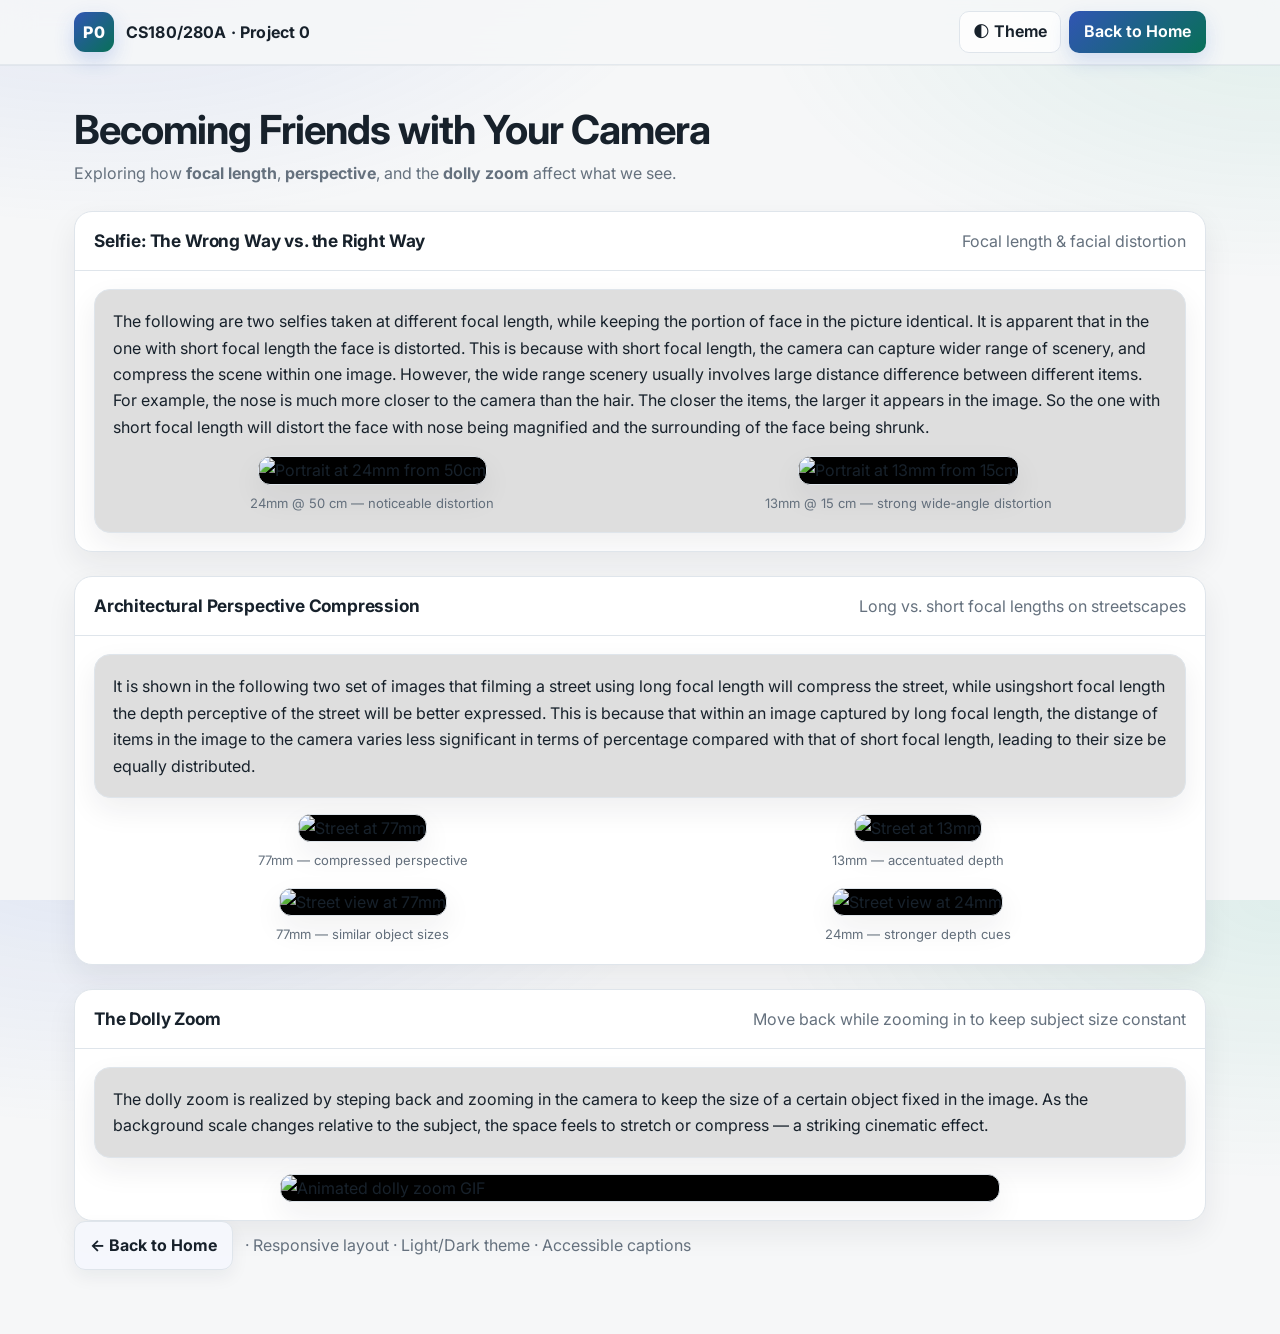
==== 1/index.html @ 7f8e0cc7 "Polish CS180 portfolio visuals" ====
<!DOCTYPE html>
<html lang="en" data-theme="light">
<head>
  <meta charset="UTF-8" />
  <meta name="viewport" content="width=device-width, initial-scale=1" />
  <title>CS180/280A · Project 0 — Becoming Friends with Your Camera</title>
  <meta name="description" content="Project 0: Focal length effects, perspective compression, and dolly zoom — with polished, responsive UI." />
  <link rel="preconnect" href="https://fonts.googleapis.com">
  <link rel="preconnect" href="https://fonts.gstatic.com" crossorigin>
  <link href="https://fonts.googleapis.com/css2?family=Inter:wght@400;500;600;700&display=swap" rel="stylesheet">
  <style>
    /* ------------------------------
       Theme & Reset (matching the previous page)
    ------------------------------ */
    :root{
      --bg: #0b0c10;
      --panel: #111318;
      --text: #e6e8ec;
      --muted: #a6adbb;
      --accent: #7c9cff;
      --accent-2: #4ad6a7;
      --bdr: #1e2230;
      --shadow: 0 10px 30px rgba(0,0,0,.35);
      --radius-xl: 18px;
      --radius-lg: 14px;
      --radius-md: 12px;
      --radius-sm: 10px;
      --blur: saturate(120%) blur(0px);
    }
    [data-theme="light"]{
      --bg: #f6f7fb;
      --panel: #ffffff;
      --text: #0b1220;
      --muted: #5c6475;
      --accent: #3a66ff;
      --accent-2: #0dbb8e;
      --bdr: #e8ebf3;
      --shadow: 0 16px 40px rgba(16,24,40,.08);
    }
    * { box-sizing: border-box; }
    html, body { height: 100%; }
    body {
      margin: 0;
      font-family: Inter, system-ui, -apple-system, Segoe UI, Roboto, Helvetica, Arial, "Apple Color Emoji", "Segoe UI Emoji";
      background: radial-gradient(1200px 600px at 10% -10%, rgba(124,156,255,.12), transparent 60%),
                  radial-gradient(900px 500px at 100% 0%, rgba(74,214,167,.12), transparent 60%),
                  var(--bg);
      color: var(--text);
      line-height: 1.65;
      -webkit-font-smoothing: antialiased;
      -moz-osx-font-smoothing: grayscale;
    }

    /* ------------------------------
       Sticky Header
    ------------------------------ */
    header.site { position: sticky; top: 0; z-index: 50; backdrop-filter: var(--blur); background: color-mix(in oklab, var(--bg) 70%, transparent); border-bottom: 1px solid var(--bdr); }
    .site-inner { max-width: 1080px; margin: 0 auto; padding: 14px 20px; display: flex; align-items: center; gap: 12px; }
    .logo { width: 40px; height: 40px; display: grid; place-items:center; border-radius: 12px; background: linear-gradient(135deg, var(--accent), var(--accent-2)); color: #fff; font-weight: 800; box-shadow: var(--shadow); letter-spacing: .5px; }
    .brand { font-weight: 700; letter-spacing: .3px; }
    .grow { flex: 1; }
    .btn, a.btn { appearance: none; border: 0; cursor: pointer; text-decoration: none; color: #fff; font-weight: 600; }
    .btn.primary { padding: 10px 14px; border-radius: 10px; background: linear-gradient(135deg, var(--accent), var(--accent-2)); box-shadow: var(--shadow); transition: transform .2s ease, box-shadow .2s ease, filter .2s ease; }
    .btn.primary:hover { transform: translateY(-1px); filter: saturate(110%); }
    .btn.ghost { padding: 10px 12px; border-radius: 10px; color: var(--text); background: transparent; border: 1px solid var(--bdr); }

    /* ------------------------------
       Page Wrap & Titles
    ------------------------------ */
    .wrap { max-width: 1080px; margin: 0 auto; padding: 32px 20px 80px; }
    h1.page-title { font-size: clamp(24px, 3vw, 36px); margin: 18px 0 10px; }
    p.lead { color: var(--muted); margin: 0 0 24px; }

    /* ------------------------------
       Panels & Sections
    ------------------------------ */
    .panel { background: var(--panel); border: 1px solid var(--bdr); border-radius: var(--radius-xl); box-shadow: var(--shadow); overflow: hidden; margin-top: 28px; }
    .panel .panel-hd { padding: 18px 20px; border-bottom: 1px solid var(--bdr); display: flex; align-items: center; justify-content: space-between; gap: 10px; }
    .panel .panel-hd h2 { margin: 0; font-size: 18px; }
    .panel .panel-bd { padding: 20px; }
    .muted { color: var(--muted); }

    /* ------------------------------
       Text Box (English version)
    ------------------------------ */
    .textbox { background: color-mix(in oklab, var(--panel) 90%, #000 10%); border: 1px solid var(--bdr); border-radius: var(--radius-lg); padding: 18px; box-shadow: var(--shadow); }

    /* ------------------------------
       Image Grids and Captions
    ------------------------------ */
    .grid { display: grid; grid-template-columns: repeat(2, 1fr); gap: 18px; }
    @media (max-width: 760px){ .grid { grid-template-columns: 1fr; } }
    figure { margin: 0; display: flex; flex-direction: column; align-items: center; gap: 8px; }
    .thumb { position: relative; overflow: hidden; border-radius: 12px; border: 1px solid var(--bdr); box-shadow: var(--shadow); background: #000; }
    .thumb img { width: 100%; height: auto; display: block; transform: scale(1); transition: transform .35s ease; }
    .thumb:hover img { transform: scale(1.04); }
    figcaption { font-size: 13px; color: var(--muted); text-align: center; }

    /* ------------------------------
       Back Button
    ------------------------------ */
    .back-btn { display: inline-flex; align-items: center; gap: 8px; font-weight: 700; padding: 12px 16px; border-radius: 12px; border: 1px solid var(--bdr); background: linear-gradient(180deg, color-mix(in oklab, var(--panel) 90%, #fff 10%), var(--panel)); text-decoration: none; color: var(--text); box-shadow: var(--shadow); transition: transform .2s ease, background .2s ease; }
    .back-btn:hover { transform: translateY(-1px); }

    footer { margin-top: 28px; display: flex; align-items: center; gap: 12px; flex-wrap: wrap; }
  </style>
  <link rel="stylesheet" href="../portfolio-polish.css">
</head>
<body>
  <!-- Header -->
  <header class="site">
    <div class="site-inner">
      <div class="logo" aria-hidden="true">P0</div>
      <div class="brand">CS180/280A · Project 0</div>
      <div class="grow"></div>
      <div class="actions">
        <button class="btn ghost" id="themeToggle" aria-label="Toggle theme">🌓 Theme</button>
        <a class="btn primary" href="../index.html">Back to Home</a>
      </div>
    </div>
  </header>

  <!-- Main -->
  <main class="wrap">
    <h1 class="page-title">Becoming Friends with Your Camera</h1>
    <p class="lead">Exploring how <strong>focal length</strong>, <strong>perspective</strong>, and the <strong>dolly zoom</strong> affect what we see.</p>

    <!-- Section: Selfie -->
    <section class="panel" aria-labelledby="sec-selfie">
      <div class="panel-hd">
        <h2 id="sec-selfie">Selfie: The Wrong Way vs. the Right Way</h2>
        <span class="muted">Focal length & facial distortion</span>
      </div>
      <div class="panel-bd">
        <div class="textbox">
          The following are two selfies taken at different focal length, while keeping the portion of face in the picture identical. It is apparent that in the one with short focal length the face is distorted. This is because with short focal length, the camera can capture wider range of scenery, and compress the scene within one image. However, the wide range scenery usually involves large distance difference between different items. For example, the nose is much more closer to the camera than the hair. The closer the items, the larger it appears in the image. So the one with short focal length will distort the face with nose being magnified and the surrounding of the face being shrunk.
        <div class="grid" style="margin-top:16px;">
          <figure>
            <div class="thumb"><img src="./media/img1.jpg" alt="Portrait at 24mm from 50cm" loading="lazy"></div>
            <figcaption>24mm @ 50&nbsp;cm — noticeable distortion</figcaption>
          </figure>
          <figure>
            <div class="thumb"><img src="./media/img2.jpg" alt="Portrait at 13mm from 15cm" loading="lazy"></div>
            <figcaption>13mm @ 15&nbsp;cm — strong wide‑angle distortion</figcaption>
          </figure>
        </div>
      </div>
    </section>

    <!-- Section: Perspective Compression -->
    <section class="panel" aria-labelledby="sec-arch" >
      <div class="panel-hd">
        <h2 id="sec-arch">Architectural Perspective Compression</h2>
        <span class="muted">Long vs. short focal lengths on streetscapes</span>
      </div>
      <div class="panel-bd">
        <div class="textbox">
          It is shown in the following two set of images that filming a street using long focal length will compress the street, while usingshort focal length the depth perceptive of the street will be better expressed. This is because that within an image captured by long focal length, the distange of items in the image to the camera varies less significant in terms of percentage compared with that of short focal length, leading to their size be equally distributed.
        </div>
        <div class="grid" style="margin-top:16px;">
          <figure>
            <div class="thumb"><img src="./media/img3.jpg" alt="Street at 77mm" loading="lazy"></div>
            <figcaption>77mm — compressed perspective</figcaption>
          </figure>
          <figure>
            <div class="thumb"><img src="./media/img4.jpg" alt="Street at 13mm" loading="lazy"></div>
            <figcaption>13mm — accentuated depth</figcaption>
          </figure>
        </div>
        <div class="grid" style="margin-top:16px;">
          <figure>
            <div class="thumb"><img src="./media/img5.jpg" alt="Street view at 77mm" loading="lazy"></div>
            <figcaption>77mm — similar object sizes</figcaption>
          </figure>
          <figure>
            <div class="thumb"><img src="./media/img6.jpg" alt="Street view at 24mm" loading="lazy"></div>
            <figcaption>24mm — stronger depth cues</figcaption>
          </figure>
        </div>
      </div>
    </section>

    <!-- Section: Dolly Zoom -->
    <section class="panel" aria-labelledby="sec-dolly">
      <div class="panel-hd">
        <h2 id="sec-dolly">The Dolly Zoom</h2>
        <span class="muted">Move back while zooming in to keep subject size constant</span>
      </div>
      <div class="panel-bd">
        <div class="textbox">
          The dolly zoom is realized by steping back and zooming in the camera to keep the size of a certain object fixed in the image. As the background scale changes relative to the subject, the space feels to stretch or compress — a striking cinematic effect.
        </div>
        <div style="display:flex; justify-content:center; margin-top:16px;">
          <div class="thumb" style="max-width: 720px; width:100%;"><img src="./media/GIF.gif" alt="Animated dolly zoom GIF" loading="lazy"></div>
        </div>
      </div>
    </section>

    <footer class="wrap" style="padding-top:0;">
      <a class="back-btn" href="../index.html" aria-label="Back to Home">← Back to Home</a>
      <span class="muted">· Responsive layout · Light/Dark theme · Accessible captions</span>
    </footer>
  </main>

  <script>
    // Theme toggle with localStorage (same behavior as the other page)
    const key = 'pg-theme';
    const saved = localStorage.getItem(key);
    if(saved){ document.documentElement.setAttribute('data-theme', saved); }
    const btn = document.getElementById('themeToggle');
    btn.addEventListener('click', () => {
      const current = document.documentElement.getAttribute('data-theme') || 'light';
      const next = current === 'light' ? 'dark' : 'light';
      document.documentElement.setAttribute('data-theme', next);
      localStorage.setItem(key, next);
    });
  </script>
</body>
</html>
---- portfolio-polish.css ----
:root {
  --bg: #0b1017;
  --panel: #111923;
  --text: #eef3f7;
  --muted: #a1adba;
  --accent: #6f91ff;
  --accent-2: #35c99a;
  --action-start: #3f61c2;
  --action-end: #08765c;
  --bdr: rgba(166, 181, 199, 0.18);
  --shadow: 0 14px 36px rgba(0, 0, 0, 0.22);
  --radius-xl: 18px;
  --radius-lg: 16px;
  --radius-md: 12px;
  --blur: saturate(140%) blur(16px);
}

[data-theme="light"] {
  --bg: #f6f7f8;
  --panel: #ffffff;
  --text: #17212b;
  --muted: #65717e;
  --accent: #315fce;
  --accent-2: #119a78;
  --action-start: #3155b4;
  --action-end: #087057;
  --bdr: #dfe5eb;
  --shadow: 0 12px 30px rgba(23, 33, 43, 0.07);
}

html {
  scroll-behavior: smooth;
  scroll-padding-top: 84px;
}

body {
  min-height: 100%;
  background:
    radial-gradient(960px 480px at 8% -8%, color-mix(in srgb, var(--accent) 12%, transparent), transparent 62%),
    radial-gradient(820px 440px at 100% 0%, color-mix(in srgb, var(--accent-2) 10%, transparent), transparent 64%),
    var(--bg);
  line-height: 1.65;
  -webkit-font-smoothing: antialiased;
  text-rendering: optimizeLegibility;
}

button,
input,
select,
textarea {
  font: inherit;
}

::selection {
  color: var(--text);
  background: color-mix(in srgb, var(--accent) 24%, transparent);
}

a,
button {
  -webkit-tap-highlight-color: transparent;
}

a:focus-visible,
button:focus-visible {
  outline: 3px solid var(--accent);
  outline-offset: 3px;
}

header.site {
  background: color-mix(in srgb, var(--bg) 86%, transparent);
  border-bottom-color: color-mix(in srgb, var(--bdr) 82%, transparent);
  box-shadow: 0 1px 0 color-mix(in srgb, var(--text) 4%, transparent);
  backdrop-filter: var(--blur);
  -webkit-backdrop-filter: var(--blur);
}

.site-inner {
  width: min(100%, 1180px);
  max-width: 1180px;
  min-height: 64px;
  padding: 10px 24px;
  gap: 12px;
}

.logo {
  width: 40px;
  height: 40px;
  flex: 0 0 auto;
  border-radius: 11px;
  background: linear-gradient(135deg, var(--action-start), var(--action-end));
  box-shadow: 0 8px 20px color-mix(in srgb, var(--accent) 22%, transparent);
}

.brand {
  color: var(--text);
  font-weight: 700;
  letter-spacing: 0.01em;
}

header .actions {
  display: flex;
  align-items: center;
  justify-content: flex-end;
  flex-wrap: wrap;
  gap: 8px;
}

.btn,
a.btn {
  min-height: 42px;
  display: inline-flex;
  align-items: center;
  justify-content: center;
  border-radius: 11px;
  font-weight: 650;
  line-height: 1.2;
  transition: transform 180ms ease, border-color 180ms ease, background-color 180ms ease, box-shadow 180ms ease, filter 180ms ease;
}

.btn.primary {
  padding: 10px 15px;
  background: linear-gradient(135deg, var(--action-start), var(--action-end));
  box-shadow: 0 8px 20px color-mix(in srgb, var(--accent) 18%, transparent);
}

.btn.ghost {
  padding: 9px 13px;
  color: var(--text);
  background: color-mix(in srgb, var(--panel) 72%, transparent);
  border: 1px solid var(--bdr);
}

.wrap {
  width: min(100%, 1180px);
  max-width: 1180px;
  padding: 28px 24px 64px;
}

.portfolio-home .hero {
  grid-template-columns: minmax(0, 1.12fr) minmax(300px, 0.88fr);
  gap: 24px;
  align-items: stretch;
}

.portfolio-home .title {
  max-width: 780px;
  margin: 2px 0 8px;
  font-size: clamp(2rem, 4.5vw, 3.15rem);
  line-height: 1.08;
  letter-spacing: -0.035em;
}

.portfolio-home .subtitle {
  max-width: 720px;
  margin-bottom: 16px;
  font-size: 1rem;
  line-height: 1.6;
}

h1.page-title {
  max-width: 920px;
  margin: 14px 0 7px;
  font-size: clamp(1.75rem, 3.2vw, 2.5rem);
  line-height: 1.16;
  letter-spacing: -0.025em;
}

p.lead {
  max-width: 880px;
  margin-bottom: 20px;
  line-height: 1.65;
}

.portfolio-home .profile-card,
.panel,
.portfolio-home .card {
  border-color: var(--bdr);
}

.portfolio-home .profile-card {
  padding: 20px;
  border-radius: var(--radius-xl);
  background: linear-gradient(145deg, var(--panel), color-mix(in srgb, var(--panel) 94%, var(--accent) 6%));
  box-shadow: var(--shadow);
}

.portfolio-home .avatar {
  border-radius: 15px;
  background: linear-gradient(135deg, var(--action-start), var(--action-end));
  box-shadow: 0 8px 20px color-mix(in srgb, var(--accent) 18%, transparent);
}

.panel {
  border-radius: var(--radius-xl);
  box-shadow: var(--shadow);
}

.section.panel,
main.wrap > section.panel {
  margin-top: 24px;
}

.panel .panel-hd {
  padding: 16px 19px;
  border-bottom-color: var(--bdr);
  flex-wrap: wrap;
}

.panel .panel-hd h2 {
  font-size: 1.08rem;
  line-height: 1.35;
  letter-spacing: -0.01em;
}

.panel .panel-bd {
  padding: 18px 19px;
}

.portfolio-home .grid {
  gap: 15px;
}

.portfolio-home .card {
  min-height: 190px;
  padding: 18px;
  display: flex;
  flex-direction: column;
  gap: 9px;
  border-radius: var(--radius-lg);
  background: color-mix(in srgb, var(--panel) 95%, var(--accent) 5%);
  box-shadow: 0 7px 20px rgba(23, 33, 43, 0.055);
  transition: transform 180ms ease, border-color 180ms ease, box-shadow 180ms ease;
}

.portfolio-home .card h3 {
  font-size: 1.02rem;
  line-height: 1.45;
}

.portfolio-home .card p {
  font-size: 0.9rem;
  line-height: 1.58;
}

.portfolio-home .card .actions {
  margin-top: auto;
  padding-top: 5px;
  flex-wrap: wrap;
}

.portfolio-home .chip {
  border-style: solid;
  border-color: var(--bdr);
  background: color-mix(in srgb, var(--panel) 82%, var(--accent) 4%);
}

.back-btn {
  min-height: 44px;
  padding: 10px 15px;
  border-radius: 11px;
  background: color-mix(in srgb, var(--panel) 90%, var(--accent) 4%);
  box-shadow: 0 7px 18px rgba(23, 33, 43, 0.06);
}

a.link,
.kv a.link {
  color: var(--accent);
}

main.wrap > footer.wrap {
  width: 100%;
  max-width: none;
  padding-right: 0;
  padding-bottom: 0;
  padding-left: 0;
}

@media (hover: hover) and (pointer: fine) {
  .btn.primary:hover,
  .btn.ghost:hover,
  .back-btn:hover {
    transform: translateY(-1px);
  }

  .btn.ghost:hover,
  .back-btn:hover {
    border-color: color-mix(in srgb, var(--accent) 42%, var(--bdr));
    background: color-mix(in srgb, var(--panel) 90%, var(--accent) 7%);
  }

  .portfolio-home .card:hover {
    transform: translateY(-2px);
    border-color: color-mix(in srgb, var(--accent) 35%, var(--bdr));
    box-shadow: 0 13px 28px rgba(23, 33, 43, 0.09);
  }
}

@media (max-width: 900px) {
  .portfolio-home .hero {
    grid-template-columns: 1fr;
    gap: 16px;
  }
}

@media (max-width: 760px) {
  html {
    scroll-padding-top: 122px;
  }

  .site-inner {
    min-height: 58px;
    padding: 9px 16px;
    gap: 9px;
    flex-wrap: wrap;
  }

  .logo {
    width: 36px;
    height: 36px;
    border-radius: 10px;
  }

  .brand {
    min-width: 0;
    flex: 1;
    font-size: 0.9rem;
    line-height: 1.3;
  }

  .site-inner > .grow {
    display: none;
  }

  header .actions,
  .site-inner > .actions {
    width: 100%;
    justify-content: flex-start;
  }

  header .actions .btn {
    min-height: 40px;
    padding: 8px 11px;
    font-size: 0.875rem;
  }

  .wrap {
    padding: 20px 16px 48px;
  }

  .portfolio-home .title {
    font-size: clamp(1.85rem, 10vw, 2.55rem);
  }

  .portfolio-home .profile-card {
    grid-template-columns: 58px 1fr;
    padding: 17px;
  }

  .portfolio-home .avatar {
    width: 58px;
    height: 58px;
  }

  .panel .panel-hd,
  .panel .panel-bd {
    padding: 15px;
  }

  .portfolio-home .card {
    min-height: 0;
    padding: 16px;
  }
}

@media (max-width: 480px) {
  html {
    scroll-padding-top: 164px;
  }
}

@media (prefers-reduced-motion: reduce) {
  html {
    scroll-behavior: auto;
  }

  *,
  *::before,
  *::after {
    scroll-behavior: auto !important;
    transition-duration: 0.01ms !important;
    animation-duration: 0.01ms !important;
    animation-iteration-count: 1 !important;
  }
}
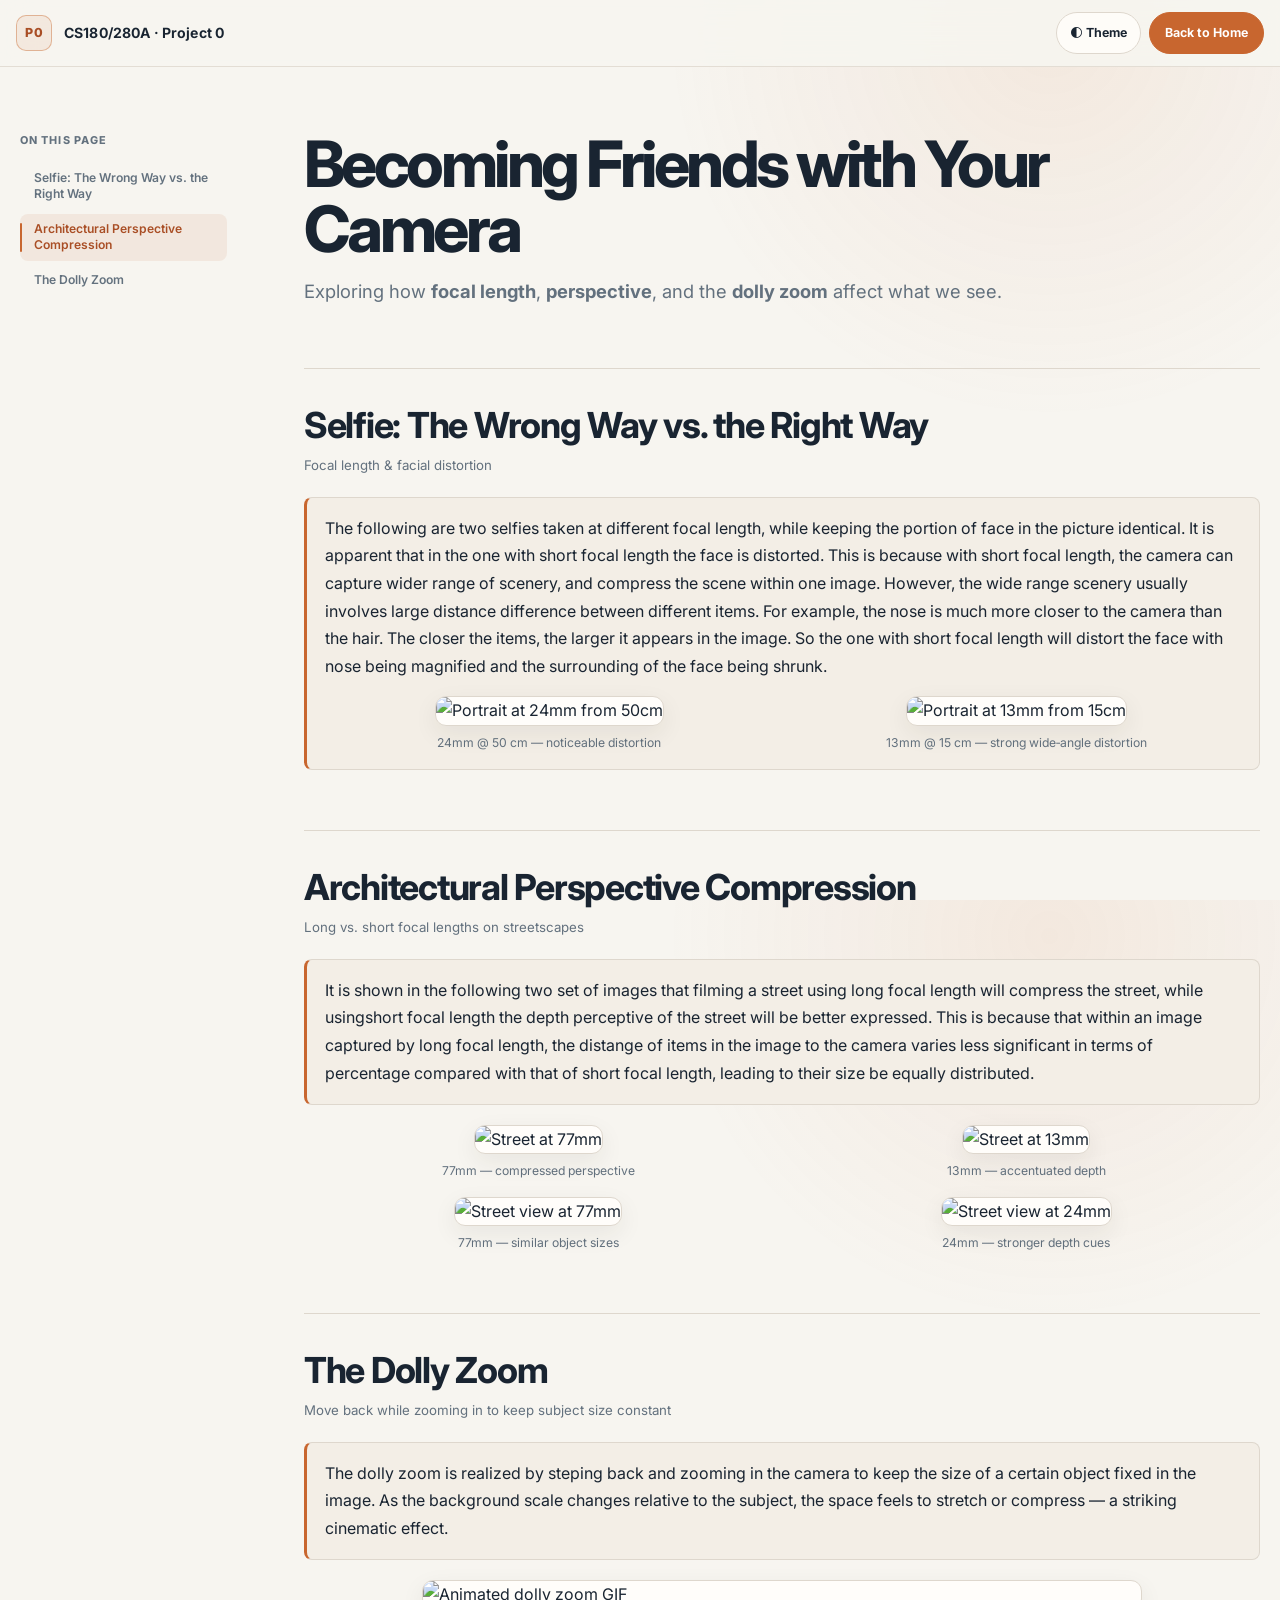
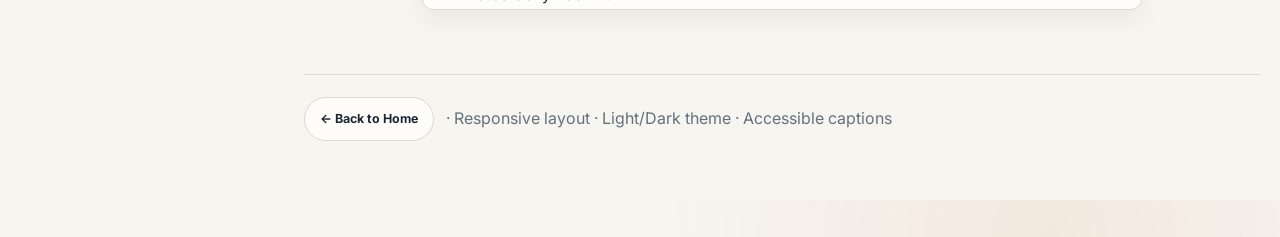
==== commit feafea97: "Unify CS180 project pages with blog layout" ====
--- a/1/index.html
+++ b/1/index.html
@@ -105,6 +105,8 @@
     footer { margin-top: 28px; display: flex; align-items: center; gap: 12px; flex-wrap: wrap; }
   </style>
   <link rel="stylesheet" href="../portfolio-polish.css">
+  <link rel="stylesheet" href="../project-blog.css?v=20260929">
+  <script src="../project-blog.js?v=20260929" defer></script>
 </head>
 <body>
   <!-- Header -->
--- a/portfolio-polish.css
+++ b/portfolio-polish.css
@@ -4,9 +4,9 @@
   --text: #eef3f7;
   --muted: #a1adba;
   --accent: #6f91ff;
-  --accent-2: #35c99a;
-  --action-start: #3f61c2;
-  --action-end: #08765c;
+  --accent-2: #6688e6;
+  --action-start: #426ac8;
+  --action-end: #274d91;
   --bdr: rgba(166, 181, 199, 0.18);
   --shadow: 0 14px 36px rgba(0, 0, 0, 0.22);
   --radius-xl: 18px;
@@ -21,9 +21,9 @@
   --text: #17212b;
   --muted: #65717e;
   --accent: #315fce;
-  --accent-2: #119a78;
-  --action-start: #3155b4;
-  --action-end: #087057;
+  --accent-2: #5572c9;
+  --action-start: #315db4;
+  --action-end: #244b8d;
   --bdr: #dfe5eb;
   --shadow: 0 12px 30px rgba(23, 33, 43, 0.07);
 }
--- a/project-blog.css
+++ b/project-blog.css
@@ -0,0 +1,485 @@
+:root {
+  --blog-bg: #17191c;
+  --blog-surface: #202329;
+  --blog-surface-soft: #252930;
+  --blog-text: #eef0f2;
+  --blog-muted: #a8afb8;
+  --blog-border: #353a43;
+  --blog-accent: #df8250;
+  --blog-accent-strong: #ef9561;
+  --blog-accent-soft: rgb(223 130 80 / 13%);
+  --blog-shadow: 0 16px 42px rgb(0 0 0 / 17%);
+
+  --bg: var(--blog-bg);
+  --panel: var(--blog-surface);
+  --text: var(--blog-text);
+  --muted: var(--blog-muted);
+  --accent: var(--blog-accent);
+  --accent-2: #bd6840;
+  --bdr: var(--blog-border);
+  --shadow: var(--blog-shadow);
+}
+
+[data-theme="light"] {
+  --blog-bg: #f7f5f0;
+  --blog-surface: #fffdfa;
+  --blog-surface-soft: #f3eee6;
+  --blog-text: #192431;
+  --blog-muted: #63717e;
+  --blog-border: #ded7cd;
+  --blog-accent: #c8662f;
+  --blog-accent-strong: #a94e25;
+  --blog-accent-soft: rgb(200 102 47 / 9%);
+  --blog-shadow: 0 15px 38px rgb(63 49 39 / 7%);
+
+  --bg: var(--blog-bg);
+  --panel: var(--blog-surface);
+  --text: var(--blog-text);
+  --muted: var(--blog-muted);
+  --accent: var(--blog-accent);
+  --accent-2: #a94e25;
+  --bdr: var(--blog-border);
+  --shadow: var(--blog-shadow);
+}
+
+html {
+  scroll-behavior: smooth;
+  scroll-padding-top: 6rem;
+}
+
+body {
+  background:
+    radial-gradient(circle at 82% 4%, var(--blog-accent-soft), transparent 24rem),
+    var(--blog-bg) !important;
+  color: var(--blog-text);
+  font-family: Inter, system-ui, -apple-system, BlinkMacSystemFont, "Segoe UI", sans-serif;
+  line-height: 1.72;
+}
+
+header.site {
+  position: sticky;
+  top: 0;
+  z-index: 50;
+  border-bottom: 1px solid color-mix(in srgb, var(--blog-border) 82%, transparent);
+  background: color-mix(in srgb, var(--blog-bg) 90%, transparent) !important;
+  box-shadow: none;
+  backdrop-filter: blur(16px) saturate(125%);
+}
+
+.site-inner {
+  width: min(100% - 2rem, 1360px);
+  max-width: none !important;
+  min-height: 66px;
+  margin: 0 auto;
+  padding: 0 !important;
+}
+
+.logo {
+  width: 36px !important;
+  height: 36px !important;
+  border: 1px solid color-mix(in srgb, var(--blog-accent) 42%, transparent);
+  border-radius: 10px !important;
+  background: var(--blog-accent-soft) !important;
+  box-shadow: none !important;
+  color: var(--blog-accent-strong) !important;
+  font-size: 0.78rem;
+}
+
+.brand {
+  color: var(--blog-text);
+  font-size: 0.88rem;
+  font-weight: 680 !important;
+}
+
+.btn,
+a.btn,
+.back-btn,
+.mini-toggle {
+  border-radius: 999px !important;
+  box-shadow: none !important;
+  font-size: 0.78rem;
+  font-weight: 680 !important;
+  text-transform: none;
+}
+
+.btn.primary,
+a.btn.primary {
+  border: 1px solid var(--blog-accent) !important;
+  background: var(--blog-accent) !important;
+  color: #fff !important;
+}
+
+.btn.primary:hover,
+a.btn.primary:hover {
+  background: var(--blog-accent-strong) !important;
+  filter: none !important;
+}
+
+.btn.ghost,
+a.btn.ghost,
+.back-btn,
+.mini-toggle {
+  border: 1px solid var(--blog-border) !important;
+  background: color-mix(in srgb, var(--blog-surface) 88%, transparent) !important;
+  color: var(--blog-text) !important;
+}
+
+.project-docs-layout {
+  display: grid;
+  width: min(100% - 2.5rem, 1360px);
+  grid-template-columns: 220px minmax(0, 1fr);
+  gap: clamp(2.5rem, 5vw, 5.25rem);
+  align-items: start;
+  margin: 0 auto;
+  padding: clamp(2.6rem, 5vw, 4.8rem) 0 6rem;
+}
+
+.project-toc {
+  position: sticky;
+  top: 96px;
+  max-height: calc(100vh - 120px);
+  overflow-y: auto;
+  padding-right: 0.8rem;
+}
+
+.project-toc-label {
+  margin: 0 0 0.8rem;
+  color: var(--blog-muted);
+  font-size: 0.68rem;
+  font-weight: 760;
+  letter-spacing: 0.1em;
+  text-transform: uppercase;
+}
+
+.project-toc nav {
+  display: grid;
+  gap: 0.22rem;
+}
+
+.project-toc a {
+  position: relative;
+  display: block;
+  padding: 0.46rem 0.65rem 0.46rem 0.85rem;
+  border-radius: 8px;
+  color: var(--blog-muted);
+  font-size: 0.76rem;
+  font-weight: 590;
+  line-height: 1.35;
+  text-decoration: none;
+  transition: color 150ms ease, background-color 150ms ease;
+}
+
+.project-toc a::before {
+  position: absolute;
+  top: 0.58rem;
+  bottom: 0.58rem;
+  left: 0;
+  width: 2px;
+  border-radius: 999px;
+  background: transparent;
+  content: "";
+}
+
+.project-toc a:hover,
+.project-toc a:focus-visible,
+.project-toc a.is-active {
+  background: var(--blog-accent-soft);
+  color: var(--blog-accent-strong);
+  outline: none;
+}
+
+.project-toc a.is-active::before {
+  background: var(--blog-accent);
+}
+
+.project-article.wrap {
+  width: 100%;
+  max-width: 980px !important;
+  min-width: 0;
+  margin: 0 !important;
+  padding: 0 !important;
+}
+
+.project-article > .page-title {
+  max-width: 22ch;
+  margin: 0 0 0.9rem !important;
+  color: var(--blog-text);
+  font-size: clamp(2.25rem, 5vw, 4.35rem) !important;
+  font-weight: 760;
+  letter-spacing: -0.055em;
+  line-height: 1.02;
+}
+
+.project-article > h1:empty {
+  display: none;
+}
+
+.project-article > .lead {
+  max-width: 760px;
+  margin: 0 0 2rem !important;
+  color: var(--blog-muted) !important;
+  font-size: clamp(1rem, 1.5vw, 1.15rem);
+  line-height: 1.72;
+}
+
+.project-article > .actions {
+  margin-bottom: 2.3rem !important;
+}
+
+.project-article > .panel {
+  margin-top: 3.8rem !important;
+  overflow: visible !important;
+  border: 0 !important;
+  border-top: 1px solid var(--blog-border) !important;
+  border-radius: 0 !important;
+  background: transparent !important;
+  box-shadow: none !important;
+  scroll-margin-top: 6rem;
+}
+
+.project-article > .panel > .panel-hd {
+  display: block !important;
+  padding: 2.25rem 0 1.25rem !important;
+  border: 0 !important;
+  background: transparent !important;
+}
+
+.project-article > .panel > .panel-hd h2 {
+  max-width: 30ch;
+  margin: 0 !important;
+  color: var(--blog-text);
+  font-size: clamp(1.55rem, 2.8vw, 2.35rem) !important;
+  font-weight: 730;
+  letter-spacing: -0.035em;
+  line-height: 1.12;
+}
+
+.project-article > .panel > .panel-hd .muted {
+  display: block;
+  margin-top: 0.55rem;
+  color: var(--blog-muted) !important;
+  font-size: 0.83rem;
+}
+
+.project-article > .panel > .panel-bd {
+  padding: 0 !important;
+}
+
+.textbox {
+  margin-bottom: 1.25rem;
+  padding: 1.05rem 1.15rem !important;
+  border: 1px solid var(--blog-border) !important;
+  border-left: 3px solid var(--blog-accent) !important;
+  border-radius: 8px !important;
+  background: var(--blog-surface-soft) !important;
+  box-shadow: none !important;
+  color: var(--blog-text);
+}
+
+.mini-box {
+  margin: 1.35rem 0 !important;
+  overflow: hidden;
+  border: 1px solid var(--blog-border) !important;
+  border-radius: 10px !important;
+  background: color-mix(in srgb, var(--blog-surface) 88%, transparent) !important;
+  box-shadow: none !important;
+}
+
+.mini-hd {
+  padding: 0.8rem 0.95rem !important;
+  border-bottom-color: var(--blog-border) !important;
+  background: var(--blog-surface-soft) !important;
+}
+
+.mini-bd {
+  padding: clamp(1rem, 2.5vw, 1.55rem) !important;
+  background: transparent !important;
+}
+
+.mini-toggle {
+  padding: 0.32rem 0.7rem !important;
+  color: var(--blog-accent-strong) !important;
+}
+
+.thumb {
+  overflow: hidden;
+  border: 1px solid var(--blog-border) !important;
+  border-radius: 11px !important;
+  background: var(--blog-surface) !important;
+  box-shadow: 0 8px 24px rgb(49 37 28 / 7%) !important;
+}
+
+.thumb img {
+  display: block;
+  max-width: 100%;
+  height: auto;
+  margin: 0 auto;
+}
+
+figure {
+  margin: 0;
+}
+
+figcaption,
+.caption,
+.hint,
+.muted {
+  color: var(--blog-muted) !important;
+}
+
+figcaption,
+.caption {
+  font-size: 0.76rem !important;
+  line-height: 1.5;
+}
+
+.result-box,
+.grid {
+  gap: clamp(0.8rem, 2vw, 1.25rem) !important;
+  align-items: start;
+}
+
+table {
+  overflow: hidden;
+  border: 1px solid var(--blog-border) !important;
+  border-radius: 10px;
+  background: var(--blog-surface) !important;
+  box-shadow: none !important;
+}
+
+th {
+  background: var(--blog-surface-soft) !important;
+  color: var(--blog-text) !important;
+}
+
+th,
+td {
+  border-color: var(--blog-border) !important;
+}
+
+.project-article a:not(.btn, .back-btn) {
+  color: var(--blog-accent-strong);
+}
+
+.project-article footer,
+.project-article > footer.wrap {
+  width: 100%;
+  max-width: none;
+  margin-top: 4rem;
+  padding: 1.4rem 0 0 !important;
+  border-top: 1px solid var(--blog-border);
+}
+
+@media (max-width: 900px) {
+  html,
+  body {
+    max-width: 100%;
+    overflow-x: hidden;
+  }
+
+  .project-docs-layout {
+    display: block;
+    width: auto;
+    margin-right: 1rem;
+    margin-left: 1rem;
+    padding-top: 2rem;
+  }
+
+  .project-toc,
+  .project-article,
+  .project-article > .panel,
+  .project-article > .panel > .panel-bd,
+  .textbox,
+  .mini-box,
+  .result-box,
+  .grid {
+    min-width: 0 !important;
+    max-width: 100% !important;
+  }
+
+  .project-article,
+  .project-article p,
+  .project-article li,
+  .project-article h1,
+  .project-article h2,
+  .project-article h3 {
+    overflow-wrap: anywhere;
+  }
+
+  .project-toc {
+    position: static;
+    width: 100%;
+    max-height: none;
+    margin-bottom: 1.75rem;
+    overflow: visible;
+    padding: 0 0 1rem;
+    border-bottom: 1px solid var(--blog-border);
+  }
+
+  .project-toc nav {
+    display: flex;
+    gap: 0.45rem;
+    padding-bottom: 0.2rem;
+    overflow-x: auto;
+    scrollbar-width: thin;
+  }
+
+  .project-toc a {
+    flex: 0 0 auto;
+    max-width: 240px;
+    padding: 0.48rem 0.7rem;
+    border: 1px solid var(--blog-border);
+  }
+
+  .project-article.wrap {
+    width: 100% !important;
+    max-width: 100% !important;
+  }
+
+  .project-toc a::before {
+    display: none;
+  }
+}
+
+@media (max-width: 620px) {
+  .site-inner {
+    width: min(100% - 1.25rem, 1360px);
+    min-height: 60px;
+  }
+
+  .brand {
+    max-width: 42vw;
+    overflow: hidden;
+    text-overflow: ellipsis;
+    white-space: nowrap;
+  }
+
+  .actions {
+    gap: 0.4rem !important;
+  }
+
+  .actions .btn {
+    padding: 0.52rem 0.68rem !important;
+  }
+
+  .project-docs-layout {
+    width: auto;
+    margin-right: 0.625rem;
+    margin-left: 0.625rem;
+    padding-bottom: 4rem;
+  }
+
+  .project-article > .page-title {
+    font-size: clamp(2.1rem, 12vw, 3.15rem) !important;
+  }
+
+  .project-article > .panel {
+    margin-top: 3rem !important;
+  }
+}
+
+@media (prefers-reduced-motion: reduce) {
+  html {
+    scroll-behavior: auto;
+  }
+}
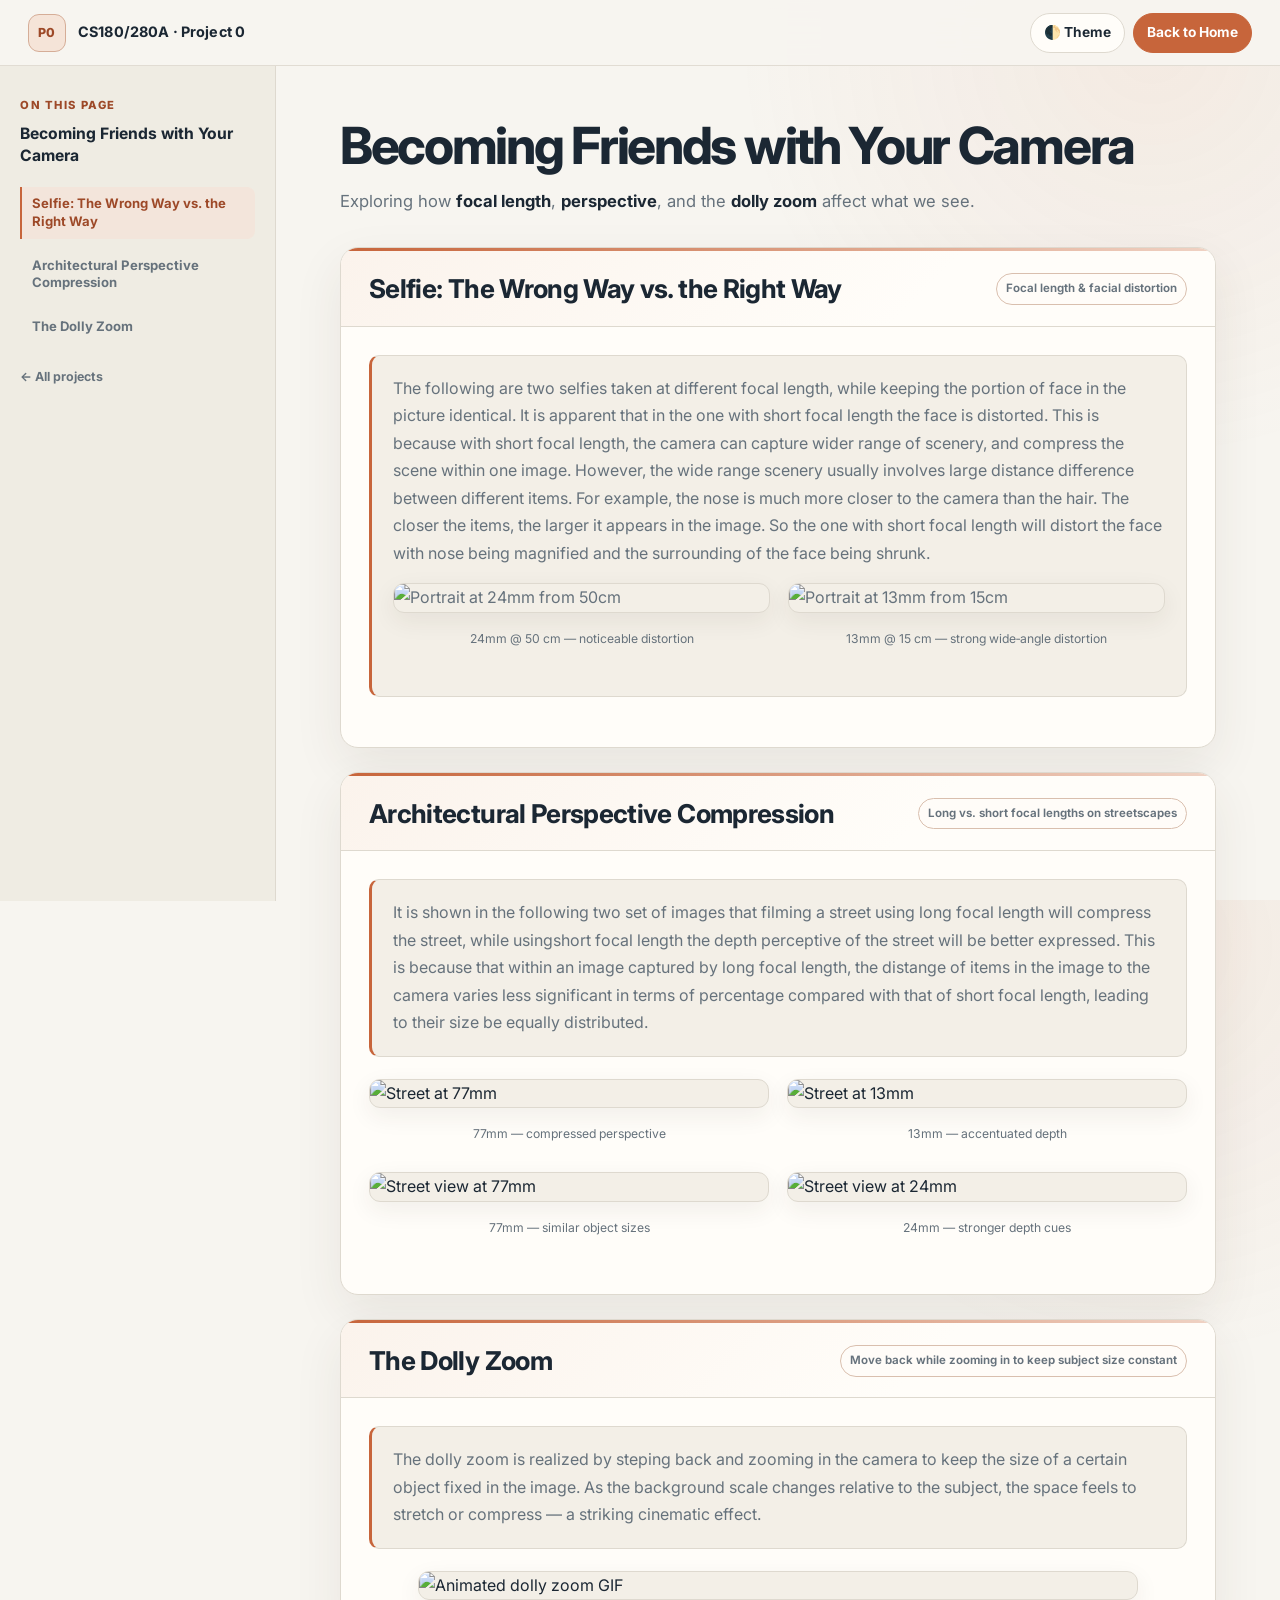
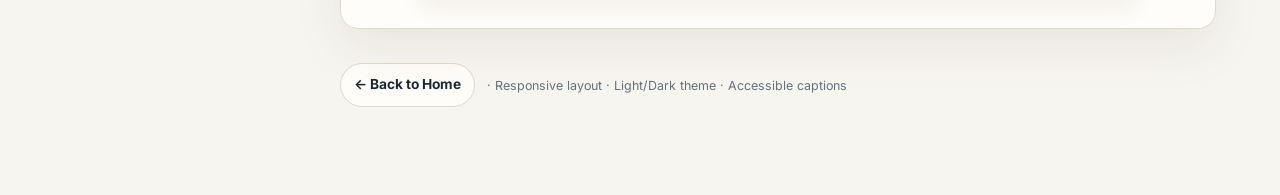
==== commit 9aec4a12: "Polish CS180 project detail pages" ====
--- a/1/index.html
+++ b/1/index.html
@@ -105,8 +105,7 @@
     footer { margin-top: 28px; display: flex; align-items: center; gap: 12px; flex-wrap: wrap; }
   </style>
   <link rel="stylesheet" href="../portfolio-polish.css">
-  <link rel="stylesheet" href="../project-blog.css?v=20260929">
-  <script src="../project-blog.js?v=20260929" defer></script>
+  <link rel="stylesheet" href="../project-detail.css">
 </head>
 <body>
   <!-- Header -->
@@ -217,5 +216,6 @@
       localStorage.setItem(key, next);
     });
   </script>
+  <script src="../project-detail.js"></script>
 </body>
 </html>
--- a/project-detail.css
+++ b/project-detail.css
@@ -0,0 +1,763 @@
+:root {
+  --project-bg: #f7f5f0;
+  --project-paper: #fffdf9;
+  --project-paper-soft: #f3efe7;
+  --project-sidebar: #efebe2;
+  --project-text: #1b2733;
+  --project-muted: #66727c;
+  --project-accent: #c7653b;
+  --project-accent-dark: #9d4928;
+  --project-accent-soft: #f5e4d8;
+  --project-border: #ded9cf;
+  --project-shadow: 0 18px 50px rgb(65 50 38 / 8%);
+  --project-sidebar-width: 276px;
+  --project-header-height: 65px;
+}
+
+[data-theme="dark"] {
+  --project-bg: #15191d;
+  --project-paper: #1b2025;
+  --project-paper-soft: #22272c;
+  --project-sidebar: #181d21;
+  --project-text: #edf0f2;
+  --project-muted: #a8b0b7;
+  --project-accent: #e28a60;
+  --project-accent-dark: #f2a27b;
+  --project-accent-soft: #38271f;
+  --project-border: #32383d;
+  --project-shadow: 0 18px 50px rgb(0 0 0 / 24%);
+}
+
+html {
+  scroll-padding-top: calc(var(--project-header-height) + 24px);
+}
+
+body.project-detail {
+  min-height: 100%;
+  margin: 0;
+  background:
+    radial-gradient(circle at 90% 5%, color-mix(in srgb, var(--project-accent) 8%, transparent), transparent 26rem),
+    var(--project-bg);
+  color: var(--project-text);
+  font-family: Inter, -apple-system, BlinkMacSystemFont, "Segoe UI", sans-serif;
+  font-size: 16px;
+  line-height: 1.72;
+  overflow-x: clip;
+}
+
+body.project-detail::before {
+  position: fixed;
+  z-index: 90;
+  top: 0;
+  right: 0;
+  left: 0;
+  height: 3px;
+  content: "";
+  background: linear-gradient(90deg, var(--project-accent), #df9b63);
+  transform: scaleX(var(--project-progress, 0));
+  transform-origin: left center;
+}
+
+.project-detail header.site {
+  position: sticky;
+  z-index: 70;
+  top: 0;
+  min-height: var(--project-header-height);
+  border-bottom: 1px solid color-mix(in srgb, var(--project-border) 88%, transparent);
+  background: color-mix(in srgb, var(--project-bg) 92%, transparent);
+  box-shadow: none;
+  backdrop-filter: blur(18px) saturate(125%);
+  -webkit-backdrop-filter: blur(18px) saturate(125%);
+  transition: box-shadow 180ms ease;
+}
+
+.project-detail header.site.is-scrolled {
+  box-shadow: 0 8px 28px rgb(41 33 26 / 7%);
+}
+
+.project-detail .site-inner {
+  width: min(100%, 1500px);
+  max-width: none;
+  min-height: var(--project-header-height);
+  margin: 0 auto;
+  padding: 10px 28px;
+}
+
+.project-detail .logo {
+  width: 38px;
+  height: 38px;
+  border: 1px solid color-mix(in srgb, var(--project-accent) 38%, var(--project-border));
+  border-radius: 11px;
+  background: var(--project-accent-soft);
+  box-shadow: none;
+  color: var(--project-accent-dark);
+  font-size: 0.78rem;
+  font-weight: 800;
+  letter-spacing: 0.05em;
+}
+
+.project-detail .brand {
+  color: var(--project-text);
+  font-size: 0.9rem;
+  font-weight: 720;
+  letter-spacing: 0.01em;
+}
+
+.project-detail .btn,
+.project-detail a.btn,
+.project-detail .back-btn {
+  min-height: 40px;
+  padding: 9px 13px;
+  border: 1px solid var(--project-border);
+  border-radius: 999px;
+  background: var(--project-paper);
+  box-shadow: none;
+  color: var(--project-text);
+  font-size: 0.86rem;
+  font-weight: 680;
+  text-decoration: none;
+  transition: border-color 160ms ease, color 160ms ease, background 160ms ease, transform 160ms ease;
+}
+
+.project-detail .btn.primary,
+.project-detail a.btn.primary {
+  border-color: var(--project-accent);
+  background: var(--project-accent) !important;
+  color: #fff !important;
+}
+
+.project-detail .btn:hover,
+.project-detail .back-btn:hover {
+  border-color: var(--project-accent);
+  color: var(--project-accent-dark);
+  transform: translateY(-1px);
+}
+
+.project-detail .btn.primary:hover {
+  color: #fff;
+  filter: brightness(0.96);
+}
+
+.project-layout {
+  display: grid;
+  grid-template-columns: var(--project-sidebar-width) minmax(0, 1fr);
+  min-width: 0;
+  min-height: calc(100vh - var(--project-header-height));
+}
+
+.project-sidebar {
+  position: sticky;
+  top: var(--project-header-height);
+  align-self: start;
+  height: calc(100vh - var(--project-header-height));
+  padding: 30px 20px 28px;
+  overflow-y: auto;
+  border-right: 1px solid var(--project-border);
+  background: color-mix(in srgb, var(--project-sidebar) 94%, transparent);
+  scrollbar-color: color-mix(in srgb, var(--project-accent) 30%, transparent) transparent;
+  scrollbar-width: thin;
+}
+
+.project-sidebar-inner {
+  width: 100%;
+  max-width: 236px;
+  margin-left: auto;
+}
+
+.project-sidebar-kicker {
+  margin: 0 0 8px;
+  color: var(--project-accent-dark);
+  font-size: 0.7rem;
+  font-weight: 800;
+  letter-spacing: 0.14em;
+  text-transform: uppercase;
+}
+
+.project-sidebar-title {
+  margin: 0 0 20px;
+  color: var(--project-text);
+  font-size: 0.98rem;
+  font-weight: 720;
+  line-height: 1.4;
+}
+
+.project-nav,
+.project-nav-list,
+.project-nav-sublist {
+  margin: 0;
+  padding: 0;
+  list-style: none;
+}
+
+.project-nav-list {
+  display: grid;
+  gap: 3px;
+}
+
+.project-nav-group + .project-nav-group {
+  margin-top: 7px;
+}
+
+.project-nav a {
+  display: block;
+  border-left: 2px solid transparent;
+  color: var(--project-muted);
+  text-decoration: none;
+  transition: border-color 150ms ease, background 150ms ease, color 150ms ease, transform 150ms ease;
+}
+
+.project-nav a[data-level="section"] {
+  padding: 8px 10px;
+  border-radius: 0 8px 8px 0;
+  font-size: 0.82rem;
+  font-weight: 690;
+  line-height: 1.35;
+}
+
+.project-nav-sublist {
+  position: relative;
+  display: grid;
+  gap: 1px;
+  margin: 2px 0 4px 10px;
+}
+
+.project-nav-sublist::before {
+  position: absolute;
+  top: 5px;
+  bottom: 5px;
+  left: 0;
+  width: 1px;
+  content: "";
+  background: var(--project-border);
+}
+
+.project-nav a[data-level="subsection"] {
+  padding: 5px 9px 5px 14px;
+  font-size: 0.74rem;
+  line-height: 1.35;
+}
+
+.project-nav a:hover,
+.project-nav a:focus-visible,
+.project-nav a.is-active {
+  border-left-color: var(--project-accent);
+  background: color-mix(in srgb, var(--project-accent-soft) 72%, transparent);
+  color: var(--project-accent-dark);
+}
+
+.project-nav a:hover {
+  transform: translateX(2px);
+}
+
+.project-sidebar-home {
+  display: inline-flex;
+  align-items: center;
+  gap: 6px;
+  margin-top: 22px;
+  color: var(--project-muted);
+  font-size: 0.78rem;
+  font-weight: 680;
+  text-decoration: none;
+}
+
+.project-sidebar-home:hover {
+  color: var(--project-accent-dark);
+}
+
+.project-main.wrap {
+  width: min(100%, 1120px);
+  max-width: 1120px;
+  min-width: 0;
+  margin: 0 auto;
+  padding: 52px clamp(30px, 5vw, 72px) 88px;
+  overflow-wrap: break-word;
+}
+
+.project-main h1.page-title {
+  max-width: 920px;
+  margin: 0 0 14px;
+  color: var(--project-text);
+  font-size: clamp(2.15rem, 4vw, 3.55rem);
+  font-weight: 750;
+  line-height: 1.07;
+  letter-spacing: -0.045em;
+}
+
+.project-main p.lead {
+  max-width: 820px;
+  margin: 0 0 32px;
+  color: var(--project-muted);
+  font-size: 1.04rem;
+  line-height: 1.72;
+}
+
+.project-main > .actions {
+  margin-top: -8px;
+  margin-bottom: 30px !important;
+}
+
+.project-main > section.panel,
+.project-main .section.panel {
+  position: relative;
+  margin-top: 30px;
+  overflow: hidden;
+  border: 1px solid var(--project-border);
+  border-radius: 18px;
+  background: var(--project-paper);
+  box-shadow: var(--project-shadow);
+  scroll-margin-top: calc(var(--project-header-height) + 22px);
+  min-width: 0;
+}
+
+.project-main > section.panel::before {
+  position: absolute;
+  z-index: 2;
+  top: 0;
+  right: 0;
+  left: 0;
+  height: 3px;
+  content: "";
+  background: linear-gradient(90deg, var(--project-accent), color-mix(in srgb, var(--project-accent) 28%, transparent));
+}
+
+.project-main .panel .panel-hd {
+  display: grid;
+  grid-template-columns: minmax(0, 1fr) auto;
+  align-items: center;
+  gap: 14px;
+  padding: 24px 28px 20px;
+  border-bottom: 1px solid var(--project-border);
+  background: linear-gradient(135deg, color-mix(in srgb, var(--project-accent-soft) 40%, var(--project-paper)), var(--project-paper) 66%);
+}
+
+.project-main .panel .panel-hd h2 {
+  margin: 0;
+  color: var(--project-text);
+  font-size: clamp(1.2rem, 2.2vw, 1.62rem);
+  font-weight: 730;
+  line-height: 1.28;
+  letter-spacing: -0.025em;
+  scroll-margin-top: calc(var(--project-header-height) + 22px);
+}
+
+.project-main .panel .panel-hd .muted {
+  padding: 5px 9px;
+  border: 1px solid color-mix(in srgb, var(--project-accent) 22%, var(--project-border));
+  border-radius: 999px;
+  background: color-mix(in srgb, var(--project-paper) 72%, transparent);
+  color: var(--project-muted);
+  font-size: 0.72rem;
+  font-weight: 650;
+  white-space: nowrap;
+}
+
+.project-main .panel .panel-bd {
+  min-width: 0;
+  padding: 28px;
+}
+
+.project-main .textbox {
+  margin: 0 0 22px;
+  padding: 19px 21px;
+  border: 1px solid var(--project-border);
+  border-left: 3px solid var(--project-accent);
+  border-radius: 10px;
+  background: var(--project-paper-soft);
+  box-shadow: none;
+  color: var(--project-muted);
+}
+
+.project-main .mini-box {
+  margin: 18px 0;
+  padding: 0;
+  overflow: hidden;
+  border: 1px solid var(--project-border);
+  border-radius: 13px;
+  background: color-mix(in srgb, var(--project-paper-soft) 58%, var(--project-paper));
+  box-shadow: none;
+  scroll-margin-top: calc(var(--project-header-height) + 22px);
+}
+
+.project-main .mini-box .mini-hd {
+  display: grid;
+  grid-template-columns: auto minmax(0, 1fr) auto;
+  align-items: center;
+  gap: 12px;
+  min-height: 58px;
+  padding: 11px 14px 11px 17px;
+  border-left: 3px solid var(--project-accent);
+  background: color-mix(in srgb, var(--project-accent-soft) 38%, var(--project-paper));
+  color: var(--project-text);
+  font-size: 0.9rem;
+  font-weight: 720;
+}
+
+.project-main .mini-box .mini-hd .hint {
+  color: var(--project-accent-dark);
+  font-size: 0.82rem;
+  font-weight: 760;
+}
+
+.project-main .mini-box .mini-bd {
+  margin: 0;
+  padding: 20px 22px 22px;
+  color: var(--project-text);
+}
+
+.project-main .mini-toggle {
+  min-width: 58px;
+  padding: 6px 10px;
+  border: 1px solid var(--project-border);
+  border-radius: 999px;
+  background: var(--project-paper);
+  color: var(--project-muted);
+  font-size: 0.73rem;
+  font-weight: 700;
+}
+
+.project-main .mini-toggle:hover {
+  border-color: var(--project-accent);
+  color: var(--project-accent-dark);
+}
+
+.project-main p,
+.project-main li,
+.project-main td {
+  color: var(--project-muted);
+}
+
+.project-main strong,
+.project-main b,
+.project-main th {
+  color: var(--project-text);
+}
+
+.project-main ol,
+.project-main ul {
+  padding-left: 1.35rem;
+}
+
+.project-main li {
+  margin: 0.5rem 0;
+}
+
+.project-main li::marker {
+  color: var(--project-accent);
+  font-weight: 750;
+}
+
+.project-main .grid,
+.project-main .result-box,
+.project-main .result-line {
+  display: grid;
+  grid-template-columns: repeat(auto-fit, minmax(min(230px, 100%), 1fr));
+  align-items: start;
+  gap: 18px;
+  margin: 20px 0;
+}
+
+.project-main figure {
+  min-width: 0;
+  margin: 0;
+}
+
+.project-main .thumb,
+.project-main .result-box .thumb,
+.project-main .result-line .thumb,
+.project-main .thumb.large-box {
+  width: 100%;
+  max-width: none;
+  min-width: 0;
+  overflow: hidden;
+  border: 1px solid var(--project-border);
+  border-radius: 11px;
+  background: var(--project-paper-soft);
+  box-shadow: 0 8px 24px rgb(62 47 35 / 7%);
+}
+
+.project-main .thumb img,
+.project-main .result-box img,
+.project-main .result-line img,
+.project-main figure img {
+  display: block;
+  width: 100%;
+  height: auto;
+  max-height: none;
+  object-fit: contain;
+  transform: none;
+  transition: filter 180ms ease;
+}
+
+.project-main .thumb:hover img {
+  transform: none;
+  filter: brightness(1.015) saturate(1.02);
+}
+
+.project-main figcaption,
+.project-main .caption {
+  margin: 0;
+  padding: 9px 12px 10px;
+  color: var(--project-muted);
+  font-size: 0.76rem;
+  line-height: 1.42;
+  text-align: center;
+}
+
+.project-main .tbl {
+  width: 100%;
+  margin: 22px 0 8px;
+  overflow: hidden;
+  border: 1px solid var(--project-border);
+  border-collapse: separate;
+  border-spacing: 0;
+  border-radius: 12px;
+  background: var(--project-paper);
+}
+
+.project-main .tbl th {
+  padding: 12px 14px;
+  border-bottom: 1px solid var(--project-border);
+  background: var(--project-paper-soft);
+  font-size: 0.72rem;
+  letter-spacing: 0.08em;
+  text-transform: uppercase;
+}
+
+.project-main .tbl td {
+  padding: 14px;
+  border-bottom: 1px solid var(--project-border);
+}
+
+.project-main .tbl tr:last-child td {
+  border-bottom: 0;
+}
+
+.project-main .tbl tbody tr:hover {
+  background: color-mix(in srgb, var(--project-accent-soft) 25%, transparent);
+}
+
+.project-main pre,
+.project-main code {
+  font-family: "SFMono-Regular", Consolas, "Liberation Mono", monospace;
+}
+
+.project-main pre {
+  max-width: 100%;
+  padding: 18px;
+  overflow-x: auto;
+  border: 1px solid var(--project-border);
+  border-radius: 10px;
+  background: #20252a;
+  color: #f6f0e8;
+}
+
+.project-main footer {
+  margin-top: 34px;
+  padding: 0;
+}
+
+.project-main footer .muted {
+  color: var(--project-muted);
+  font-size: 0.78rem;
+}
+
+.project-toc-toggle,
+.project-sidebar-close,
+.project-sidebar-scrim {
+  display: none;
+}
+
+@media (max-width: 1020px) {
+  :root {
+    --project-sidebar-width: 238px;
+  }
+
+  .project-main.wrap {
+    padding-right: 32px;
+    padding-left: 32px;
+  }
+}
+
+@media (max-width: 780px) {
+  :root {
+    --project-header-height: 112px;
+  }
+
+  html {
+    scroll-padding-top: calc(var(--project-header-height) + 18px);
+  }
+
+  body.project-detail.toc-open {
+    overflow: hidden;
+  }
+
+  .project-detail .site-inner {
+    min-height: var(--project-header-height);
+    padding: 10px 16px;
+  }
+
+  .project-detail .site-inner > .actions {
+    width: 100%;
+  }
+
+  .project-layout {
+    display: block;
+  }
+
+  .project-sidebar {
+    position: fixed;
+    z-index: 86;
+    top: 0;
+    bottom: 0;
+    left: 0;
+    width: min(86vw, 320px);
+    height: 100vh;
+    padding: 28px 22px;
+    border-right: 1px solid var(--project-border);
+    box-shadow: 22px 0 50px rgb(25 20 16 / 18%);
+    transform: translateX(-105%);
+    transition: transform 220ms ease;
+  }
+
+  .project-sidebar-inner {
+    max-width: none;
+    margin: 0;
+  }
+
+  .toc-open .project-sidebar {
+    transform: translateX(0);
+  }
+
+  .project-sidebar-close {
+    position: absolute;
+    top: 18px;
+    right: 16px;
+    display: grid;
+    width: 34px;
+    height: 34px;
+    place-items: center;
+    border: 1px solid var(--project-border);
+    border-radius: 50%;
+    background: var(--project-paper);
+    color: var(--project-text);
+    cursor: pointer;
+  }
+
+  .project-sidebar-scrim {
+    position: fixed;
+    z-index: 85;
+    inset: 0;
+    display: block;
+    border: 0;
+    background: rgb(17 20 23 / 38%);
+    opacity: 0;
+    pointer-events: none;
+    transition: opacity 220ms ease;
+  }
+
+  .toc-open .project-sidebar-scrim {
+    opacity: 1;
+    pointer-events: auto;
+  }
+
+  .project-toc-toggle {
+    display: inline-flex;
+    align-items: center;
+    gap: 8px;
+    margin: 0 0 24px;
+    padding: 8px 12px;
+    border: 1px solid var(--project-border);
+    border-radius: 999px;
+    background: var(--project-paper);
+    color: var(--project-text);
+    font-size: 0.8rem;
+    font-weight: 700;
+  }
+
+  .project-main.wrap {
+    width: 100%;
+    max-width: 100vw;
+    padding: 28px 18px 64px;
+  }
+
+  .project-main h1.page-title {
+    max-width: calc(100vw - 36px);
+    font-size: clamp(1.9rem, 8.5vw, 2.65rem);
+  }
+
+  .project-main > section.panel,
+  .project-main .section.panel {
+    width: 100%;
+    max-width: calc(100vw - 36px);
+  }
+
+  .project-main .panel .panel-hd {
+    grid-template-columns: 1fr;
+    padding: 21px 20px 17px;
+  }
+
+  .project-main .panel .panel-hd .muted {
+    width: fit-content;
+    white-space: normal;
+  }
+
+  .project-main .panel .panel-bd {
+    padding: 20px;
+  }
+
+  .project-main .mini-box .mini-hd {
+    grid-template-columns: minmax(0, 1fr) auto;
+  }
+
+  .project-main .mini-box .mini-hd .hint {
+    grid-row: 2;
+    grid-column: 1;
+  }
+
+  .project-main .mini-toggle {
+    grid-row: 1 / span 2;
+    grid-column: 2;
+  }
+
+  .project-main .tbl thead {
+    display: none;
+  }
+
+  .project-main .tbl,
+  .project-main .tbl tbody,
+  .project-main .tbl tr,
+  .project-main .tbl td {
+    display: block;
+    width: 100%;
+  }
+
+  .project-main .tbl {
+    border: 0;
+    background: transparent;
+  }
+
+  .project-main .tbl tr {
+    margin-bottom: 14px;
+    padding: 12px;
+    border: 1px solid var(--project-border);
+    border-radius: 11px;
+    background: var(--project-paper);
+  }
+
+  .project-main .tbl td {
+    padding: 8px 0;
+    border: 0;
+  }
+}
+
+@media (prefers-reduced-motion: reduce) {
+  html {
+    scroll-behavior: auto;
+  }
+
+  *,
+  *::before,
+  *::after {
+    transition-duration: 0.01ms !important;
+  }
+}
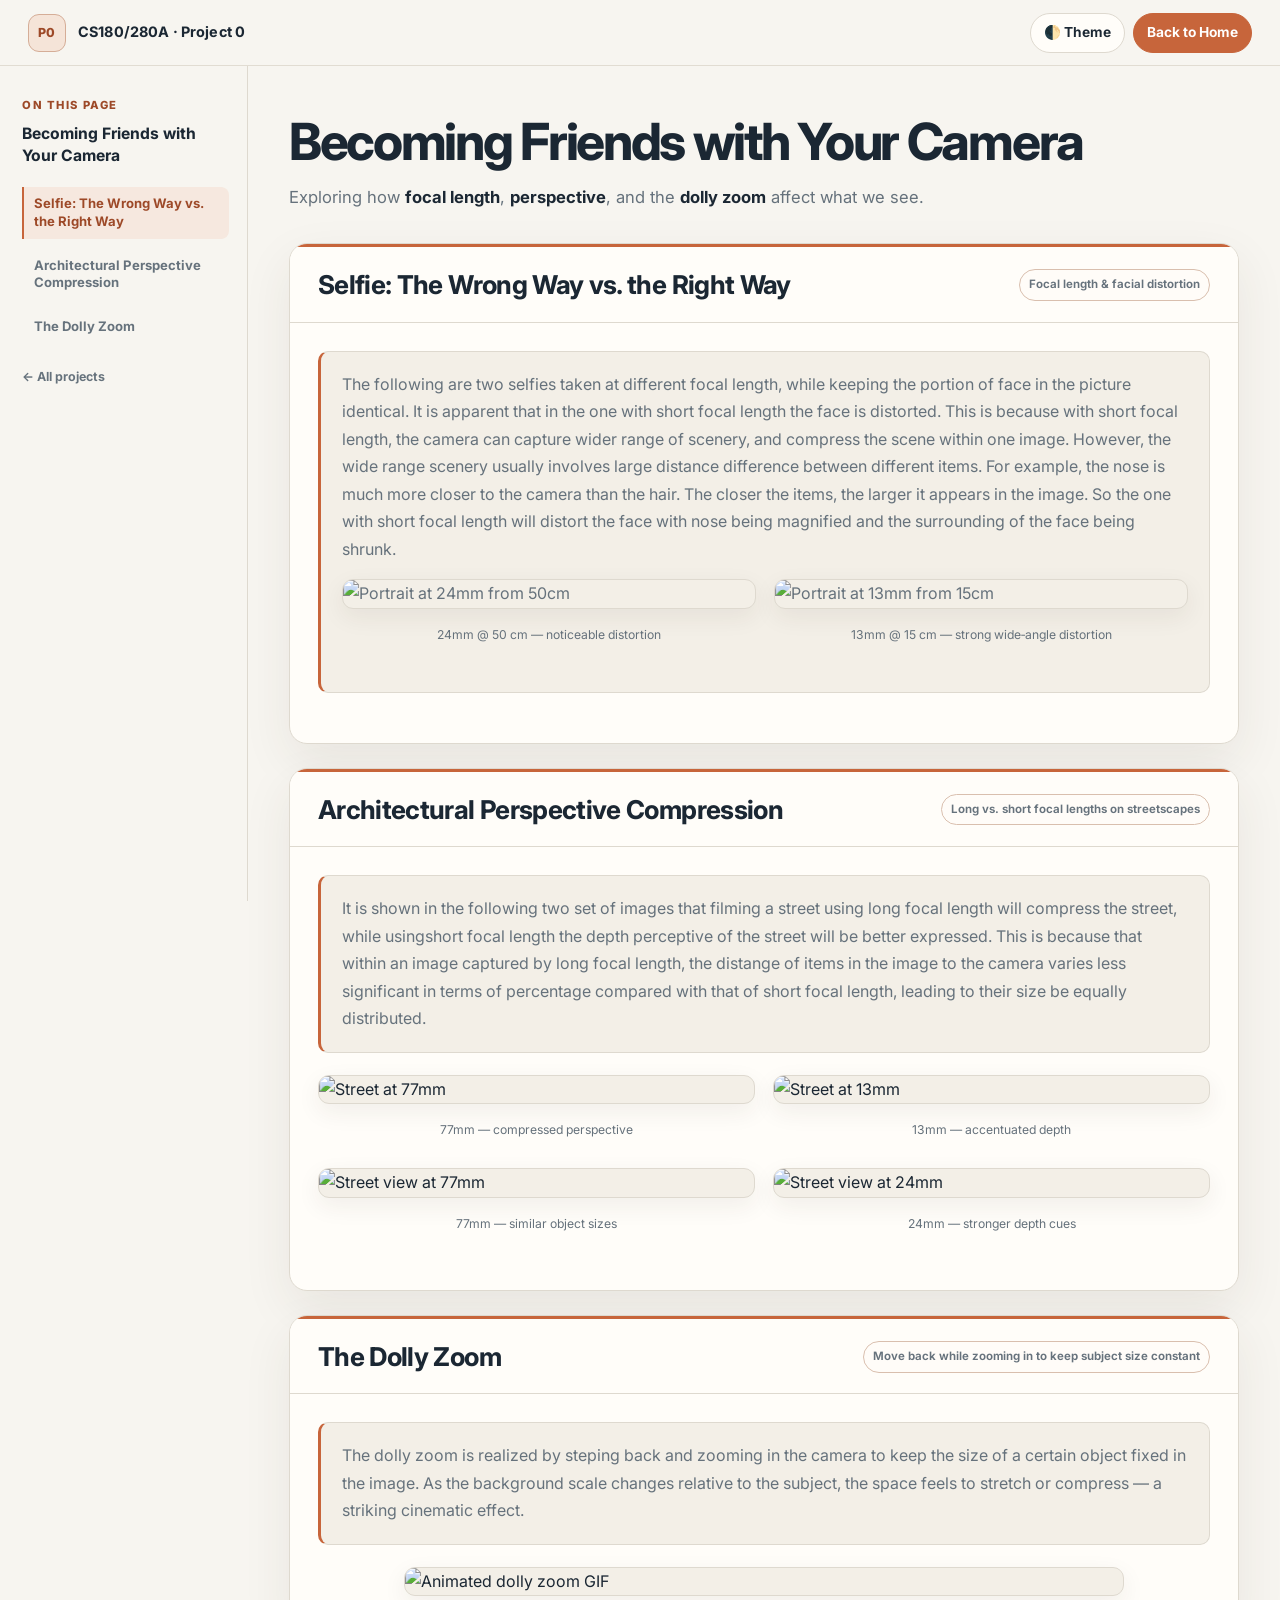
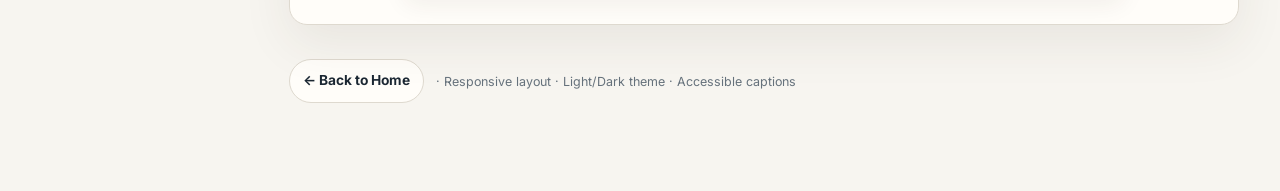
==== commit 717d03fc: "Widen project layout and expose nested navigation" ====
--- a/1/index.html
+++ b/1/index.html
@@ -105,7 +105,7 @@
     footer { margin-top: 28px; display: flex; align-items: center; gap: 12px; flex-wrap: wrap; }
   </style>
   <link rel="stylesheet" href="../portfolio-polish.css">
-  <link rel="stylesheet" href="../project-detail.css">
+  <link rel="stylesheet" href="../project-detail.css?v=20260929b">
 </head>
 <body>
   <!-- Header -->
@@ -216,6 +216,6 @@
       localStorage.setItem(key, next);
     });
   </script>
-  <script src="../project-detail.js"></script>
+  <script src="../project-detail.js?v=20260929b"></script>
 </body>
 </html>
--- a/project-detail.css
+++ b/project-detail.css
@@ -10,7 +10,7 @@
   --project-accent-soft: #f5e4d8;
   --project-border: #ded9cf;
   --project-shadow: 0 18px 50px rgb(65 50 38 / 8%);
-  --project-sidebar-width: 276px;
+  --project-sidebar-width: 248px;
   --project-header-height: 65px;
 }
 
@@ -35,9 +35,7 @@
 body.project-detail {
   min-height: 100%;
   margin: 0;
-  background:
-    radial-gradient(circle at 90% 5%, color-mix(in srgb, var(--project-accent) 8%, transparent), transparent 26rem),
-    var(--project-bg);
+  background: var(--project-bg) !important;
   color: var(--project-text);
   font-family: Inter, -apple-system, BlinkMacSystemFont, "Segoe UI", sans-serif;
   font-size: 16px;
@@ -53,7 +51,7 @@
   left: 0;
   height: 3px;
   content: "";
-  background: linear-gradient(90deg, var(--project-accent), #df9b63);
+  background: var(--project-accent);
   transform: scaleX(var(--project-progress, 0));
   transform-origin: left center;
 }
@@ -64,10 +62,10 @@
   top: 0;
   min-height: var(--project-header-height);
   border-bottom: 1px solid color-mix(in srgb, var(--project-border) 88%, transparent);
-  background: color-mix(in srgb, var(--project-bg) 92%, transparent);
+  background: var(--project-bg) !important;
   box-shadow: none;
-  backdrop-filter: blur(18px) saturate(125%);
-  -webkit-backdrop-filter: blur(18px) saturate(125%);
+  backdrop-filter: none;
+  -webkit-backdrop-filter: none;
   transition: box-shadow 180ms ease;
 }
 
@@ -150,18 +148,18 @@
   top: var(--project-header-height);
   align-self: start;
   height: calc(100vh - var(--project-header-height));
-  padding: 30px 20px 28px;
+  padding: 30px 18px 28px 22px;
   overflow-y: auto;
   border-right: 1px solid var(--project-border);
-  background: color-mix(in srgb, var(--project-sidebar) 94%, transparent);
+  background: var(--project-bg);
   scrollbar-color: color-mix(in srgb, var(--project-accent) 30%, transparent) transparent;
   scrollbar-width: thin;
 }
 
 .project-sidebar-inner {
   width: 100%;
-  max-width: 236px;
-  margin-left: auto;
+  max-width: none;
+  margin: 0;
 }
 
 .project-sidebar-kicker {
@@ -216,9 +214,9 @@
 
 .project-nav-sublist {
   position: relative;
-  display: grid;
-  gap: 1px;
-  margin: 2px 0 4px 10px;
+  display: grid !important;
+  gap: 2px;
+  margin: 3px 0 7px 9px;
 }
 
 .project-nav-sublist::before {
@@ -232,9 +230,27 @@
 }
 
 .project-nav a[data-level="subsection"] {
-  padding: 5px 9px 5px 14px;
-  font-size: 0.74rem;
+  position: relative;
+  padding: 6px 8px 6px 16px;
+  font-size: 0.79rem;
+  font-weight: 560;
   line-height: 1.35;
+}
+
+.project-nav a[data-level="subsection"]::before {
+  position: absolute;
+  top: 50%;
+  left: 0;
+  width: 5px;
+  height: 5px;
+  border-radius: 50%;
+  background: color-mix(in srgb, var(--project-muted) 46%, transparent);
+  content: "";
+  transform: translate(-2px, -50%);
+}
+
+.project-nav a[data-level="subsection"].is-active::before {
+  background: var(--project-accent);
 }
 
 .project-nav a:hover,
@@ -245,6 +261,10 @@
   color: var(--project-accent-dark);
 }
 
+.project-nav a.is-parent-active {
+  color: var(--project-text);
+}
+
 .project-nav a:hover {
   transform: translateX(2px);
 }
@@ -265,16 +285,16 @@
 }
 
 .project-main.wrap {
-  width: min(100%, 1120px);
-  max-width: 1120px;
+  width: min(100%, 1440px);
+  max-width: 1440px;
   min-width: 0;
   margin: 0 auto;
-  padding: 52px clamp(30px, 5vw, 72px) 88px;
+  padding: 48px clamp(32px, 3.2vw, 54px) 88px;
   overflow-wrap: break-word;
 }
 
 .project-main h1.page-title {
-  max-width: 920px;
+  max-width: 1120px;
   margin: 0 0 14px;
   color: var(--project-text);
   font-size: clamp(2.15rem, 4vw, 3.55rem);
@@ -284,7 +304,7 @@
 }
 
 .project-main p.lead {
-  max-width: 820px;
+  max-width: 1080px;
   margin: 0 0 32px;
   color: var(--project-muted);
   font-size: 1.04rem;
@@ -307,6 +327,8 @@
   box-shadow: var(--project-shadow);
   scroll-margin-top: calc(var(--project-header-height) + 22px);
   min-width: 0;
+  margin-right: auto;
+  margin-left: auto;
 }
 
 .project-main > section.panel::before {
@@ -317,7 +339,7 @@
   left: 0;
   height: 3px;
   content: "";
-  background: linear-gradient(90deg, var(--project-accent), color-mix(in srgb, var(--project-accent) 28%, transparent));
+  background: var(--project-accent);
 }
 
 .project-main .panel .panel-hd {
@@ -327,7 +349,7 @@
   gap: 14px;
   padding: 24px 28px 20px;
   border-bottom: 1px solid var(--project-border);
-  background: linear-gradient(135deg, color-mix(in srgb, var(--project-accent-soft) 40%, var(--project-paper)), var(--project-paper) 66%);
+  background: var(--project-paper);
 }
 
 .project-main .panel .panel-hd h2 {
@@ -373,7 +395,7 @@
   overflow: hidden;
   border: 1px solid var(--project-border);
   border-radius: 13px;
-  background: color-mix(in srgb, var(--project-paper-soft) 58%, var(--project-paper));
+  background: var(--project-paper);
   box-shadow: none;
   scroll-margin-top: calc(var(--project-header-height) + 22px);
 }
@@ -386,7 +408,7 @@
   min-height: 58px;
   padding: 11px 14px 11px 17px;
   border-left: 3px solid var(--project-accent);
-  background: color-mix(in srgb, var(--project-accent-soft) 38%, var(--project-paper));
+  background: var(--project-paper-soft);
   color: var(--project-text);
   font-size: 0.9rem;
   font-weight: 720;
@@ -569,7 +591,7 @@
 
 @media (max-width: 1020px) {
   :root {
-    --project-sidebar-width: 238px;
+    --project-sidebar-width: 224px;
   }
 
   .project-main.wrap {
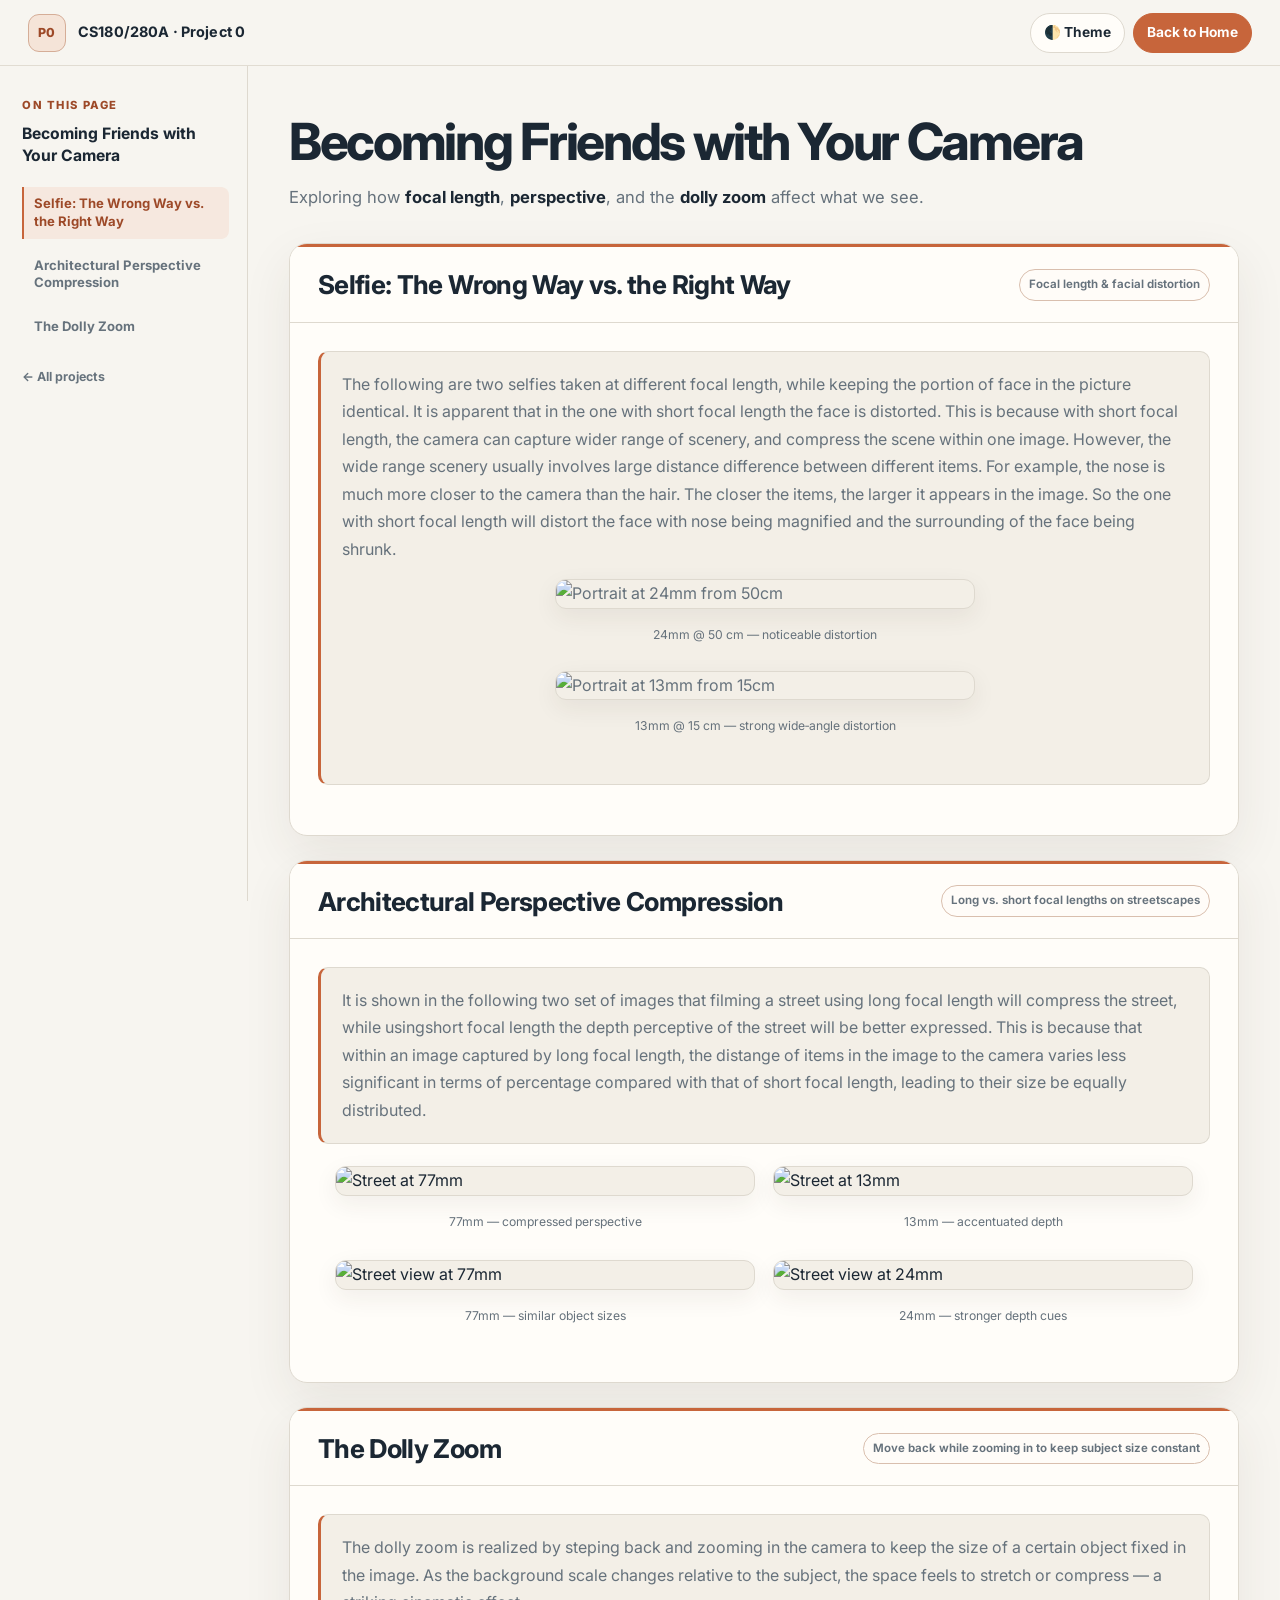
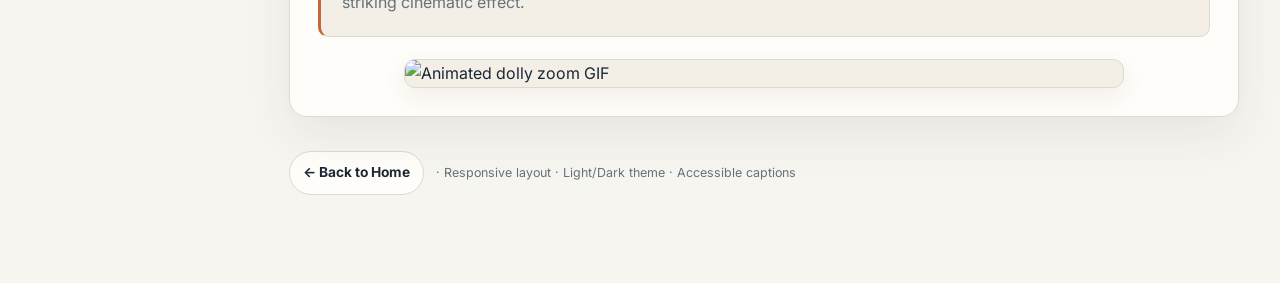
==== commit 367610f8: "Make project image galleries more compact" ====
--- a/1/index.html
+++ b/1/index.html
@@ -105,7 +105,7 @@
     footer { margin-top: 28px; display: flex; align-items: center; gap: 12px; flex-wrap: wrap; }
   </style>
   <link rel="stylesheet" href="../portfolio-polish.css">
-  <link rel="stylesheet" href="../project-detail.css?v=20260929b">
+  <link rel="stylesheet" href="../project-detail.css?v=20260929c">
 </head>
 <body>
   <!-- Header -->
@@ -216,6 +216,6 @@
       localStorage.setItem(key, next);
     });
   </script>
-  <script src="../project-detail.js?v=20260929b"></script>
+  <script src="../project-detail.js?v=20260929c"></script>
 </body>
 </html>
--- a/project-detail.css
+++ b/project-detail.css
@@ -376,6 +376,7 @@
 .project-main .panel .panel-bd {
   min-width: 0;
   padding: 28px;
+  text-align: left;
 }
 
 .project-main .textbox {
@@ -424,6 +425,7 @@
   margin: 0;
   padding: 20px 22px 22px;
   color: var(--project-text);
+  text-align: left;
 }
 
 .project-main .mini-toggle {
@@ -468,14 +470,54 @@
   font-weight: 750;
 }
 
-.project-main .grid,
+.project-main .grid {
+  display: grid;
+  grid-template-columns: repeat(auto-fit, minmax(0, 420px));
+  align-items: start;
+  justify-content: center;
+  gap: 18px;
+  margin: 20px 0;
+}
+
 .project-main .result-box,
 .project-main .result-line {
+  --media-card-width: 300px;
   display: grid;
-  grid-template-columns: repeat(auto-fit, minmax(min(230px, 100%), 1fr));
+  grid-template-columns: repeat(auto-fit, minmax(0, var(--media-card-width)));
   align-items: start;
-  gap: 18px;
-  margin: 20px 0;
+  justify-content: center;
+  gap: 16px;
+  margin: 20px auto;
+}
+
+.project-main .result-box:has(> .thumb:nth-child(5)),
+.project-main .result-line:has(> .thumb:nth-child(5)) {
+  --media-card-width: 205px;
+}
+
+.project-main .result-box:has(> .thumb:nth-child(4)):not(:has(> .thumb:nth-child(5))),
+.project-main .result-line:has(> .thumb:nth-child(4)):not(:has(> .thumb:nth-child(5))) {
+  --media-card-width: 235px;
+}
+
+.project-main .result-box:has(> .thumb:nth-child(3)):not(:has(> .thumb:nth-child(4))),
+.project-main .result-line:has(> .thumb:nth-child(3)):not(:has(> .thumb:nth-child(4))) {
+  --media-card-width: 285px;
+}
+
+.project-main .result-box:has(> .thumb:nth-child(2)):not(:has(> .thumb:nth-child(3))),
+.project-main .result-line:has(> .thumb:nth-child(2)):not(:has(> .thumb:nth-child(3))) {
+  --media-card-width: 380px;
+}
+
+.project-main .result-box:not(:has(> .thumb:nth-child(2))),
+.project-main .result-line:not(:has(> .thumb:nth-child(2))) {
+  --media-card-width: 520px;
+}
+
+.project-main .result-box:not(:has(> .thumb:nth-child(2))) > .thumb.large-box,
+.project-main .result-line:not(:has(> .thumb:nth-child(2))) > .thumb.large-box {
+  width: min(100%, 700px);
 }
 
 .project-main figure {
@@ -727,6 +769,20 @@
     padding: 20px;
   }
 
+  .project-main .grid,
+  .project-main .result-box,
+  .project-main .result-line {
+    grid-template-columns: minmax(0, 1fr);
+  }
+
+  .project-main .result-box > .thumb,
+  .project-main .result-line > .thumb,
+  .project-main .grid > figure,
+  .project-main .grid > .thumb {
+    width: min(100%, 520px);
+    justify-self: center;
+  }
+
   .project-main .mini-box .mini-hd {
     grid-template-columns: minmax(0, 1fr) auto;
   }
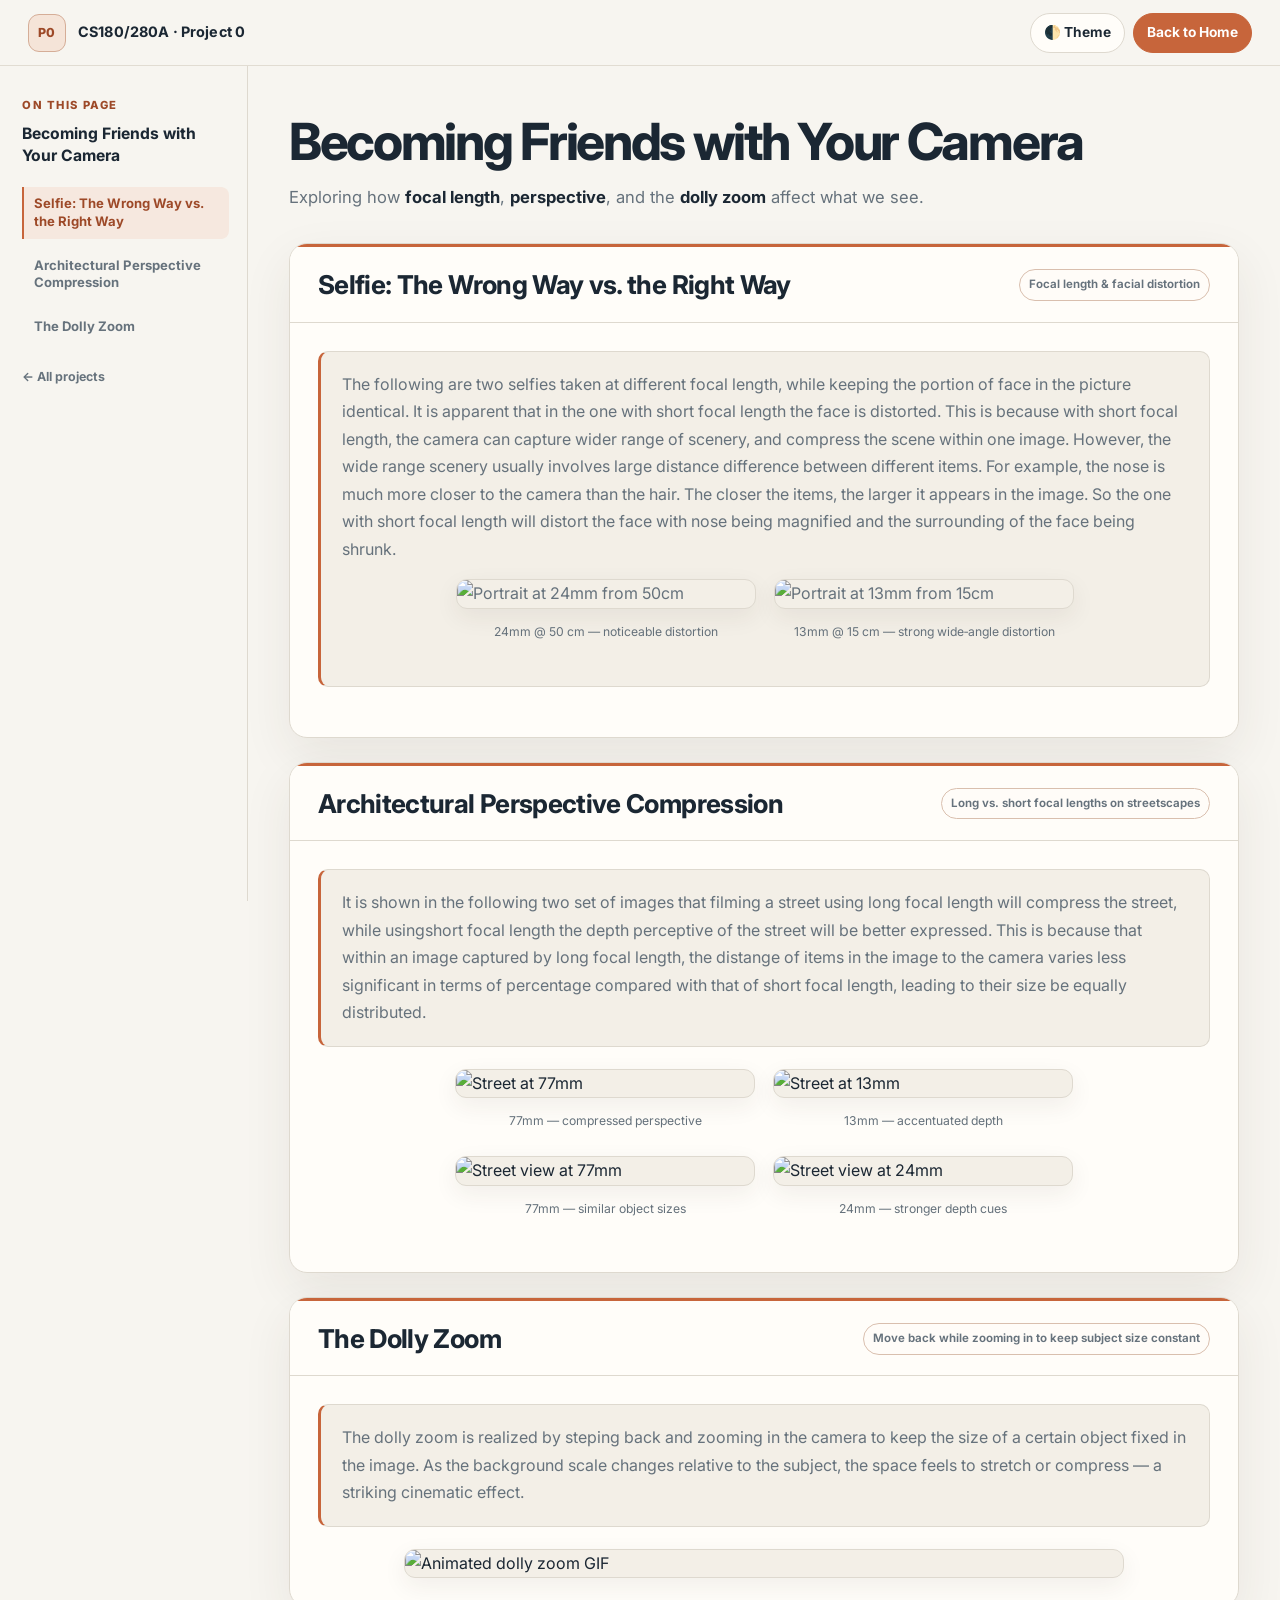
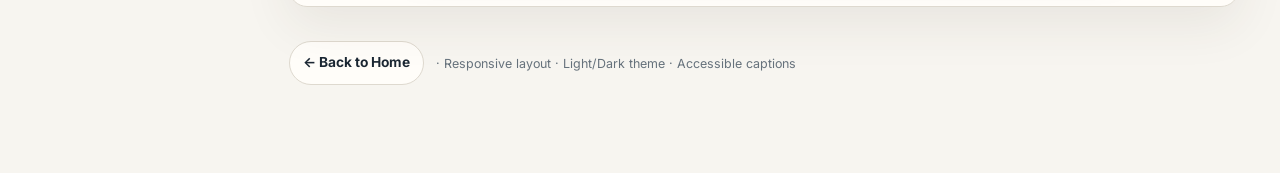
==== commit 1414a792: "Tighten project image grids" ====
--- a/1/index.html
+++ b/1/index.html
@@ -105,7 +105,7 @@
     footer { margin-top: 28px; display: flex; align-items: center; gap: 12px; flex-wrap: wrap; }
   </style>
   <link rel="stylesheet" href="../portfolio-polish.css">
-  <link rel="stylesheet" href="../project-detail.css?v=20260929c">
+  <link rel="stylesheet" href="../project-detail.css?v=20260929d">
 </head>
 <body>
   <!-- Header -->
@@ -216,6 +216,6 @@
       localStorage.setItem(key, next);
     });
   </script>
-  <script src="../project-detail.js?v=20260929c"></script>
+  <script src="../project-detail.js?v=20260929d"></script>
 </body>
 </html>
--- a/project-detail.css
+++ b/project-detail.css
@@ -472,7 +472,7 @@
 
 .project-main .grid {
   display: grid;
-  grid-template-columns: repeat(auto-fit, minmax(0, 420px));
+  grid-template-columns: repeat(auto-fit, minmax(0, 300px));
   align-items: start;
   justify-content: center;
   gap: 18px;
@@ -481,43 +481,43 @@
 
 .project-main .result-box,
 .project-main .result-line {
-  --media-card-width: 300px;
+  --media-card-width: 215px;
   display: grid;
   grid-template-columns: repeat(auto-fit, minmax(0, var(--media-card-width)));
   align-items: start;
   justify-content: center;
-  gap: 16px;
-  margin: 20px auto;
+  gap: 10px;
+  margin: 12px auto;
 }
 
 .project-main .result-box:has(> .thumb:nth-child(5)),
 .project-main .result-line:has(> .thumb:nth-child(5)) {
-  --media-card-width: 205px;
+  --media-card-width: 155px;
 }
 
 .project-main .result-box:has(> .thumb:nth-child(4)):not(:has(> .thumb:nth-child(5))),
 .project-main .result-line:has(> .thumb:nth-child(4)):not(:has(> .thumb:nth-child(5))) {
-  --media-card-width: 235px;
+  --media-card-width: 175px;
 }
 
 .project-main .result-box:has(> .thumb:nth-child(3)):not(:has(> .thumb:nth-child(4))),
 .project-main .result-line:has(> .thumb:nth-child(3)):not(:has(> .thumb:nth-child(4))) {
-  --media-card-width: 285px;
+  --media-card-width: 190px;
 }
 
 .project-main .result-box:has(> .thumb:nth-child(2)):not(:has(> .thumb:nth-child(3))),
 .project-main .result-line:has(> .thumb:nth-child(2)):not(:has(> .thumb:nth-child(3))) {
-  --media-card-width: 380px;
+  --media-card-width: 260px;
 }
 
 .project-main .result-box:not(:has(> .thumb:nth-child(2))),
 .project-main .result-line:not(:has(> .thumb:nth-child(2))) {
-  --media-card-width: 520px;
+  --media-card-width: 380px;
 }
 
 .project-main .result-box:not(:has(> .thumb:nth-child(2))) > .thumb.large-box,
 .project-main .result-line:not(:has(> .thumb:nth-child(2))) > .thumb.large-box {
-  width: min(100%, 700px);
+  width: min(100%, 560px);
 }
 
 .project-main figure {
@@ -560,7 +560,7 @@
 .project-main figcaption,
 .project-main .caption {
   margin: 0;
-  padding: 9px 12px 10px;
+  padding: 6px 9px 7px;
   color: var(--project-muted);
   font-size: 0.76rem;
   line-height: 1.42;
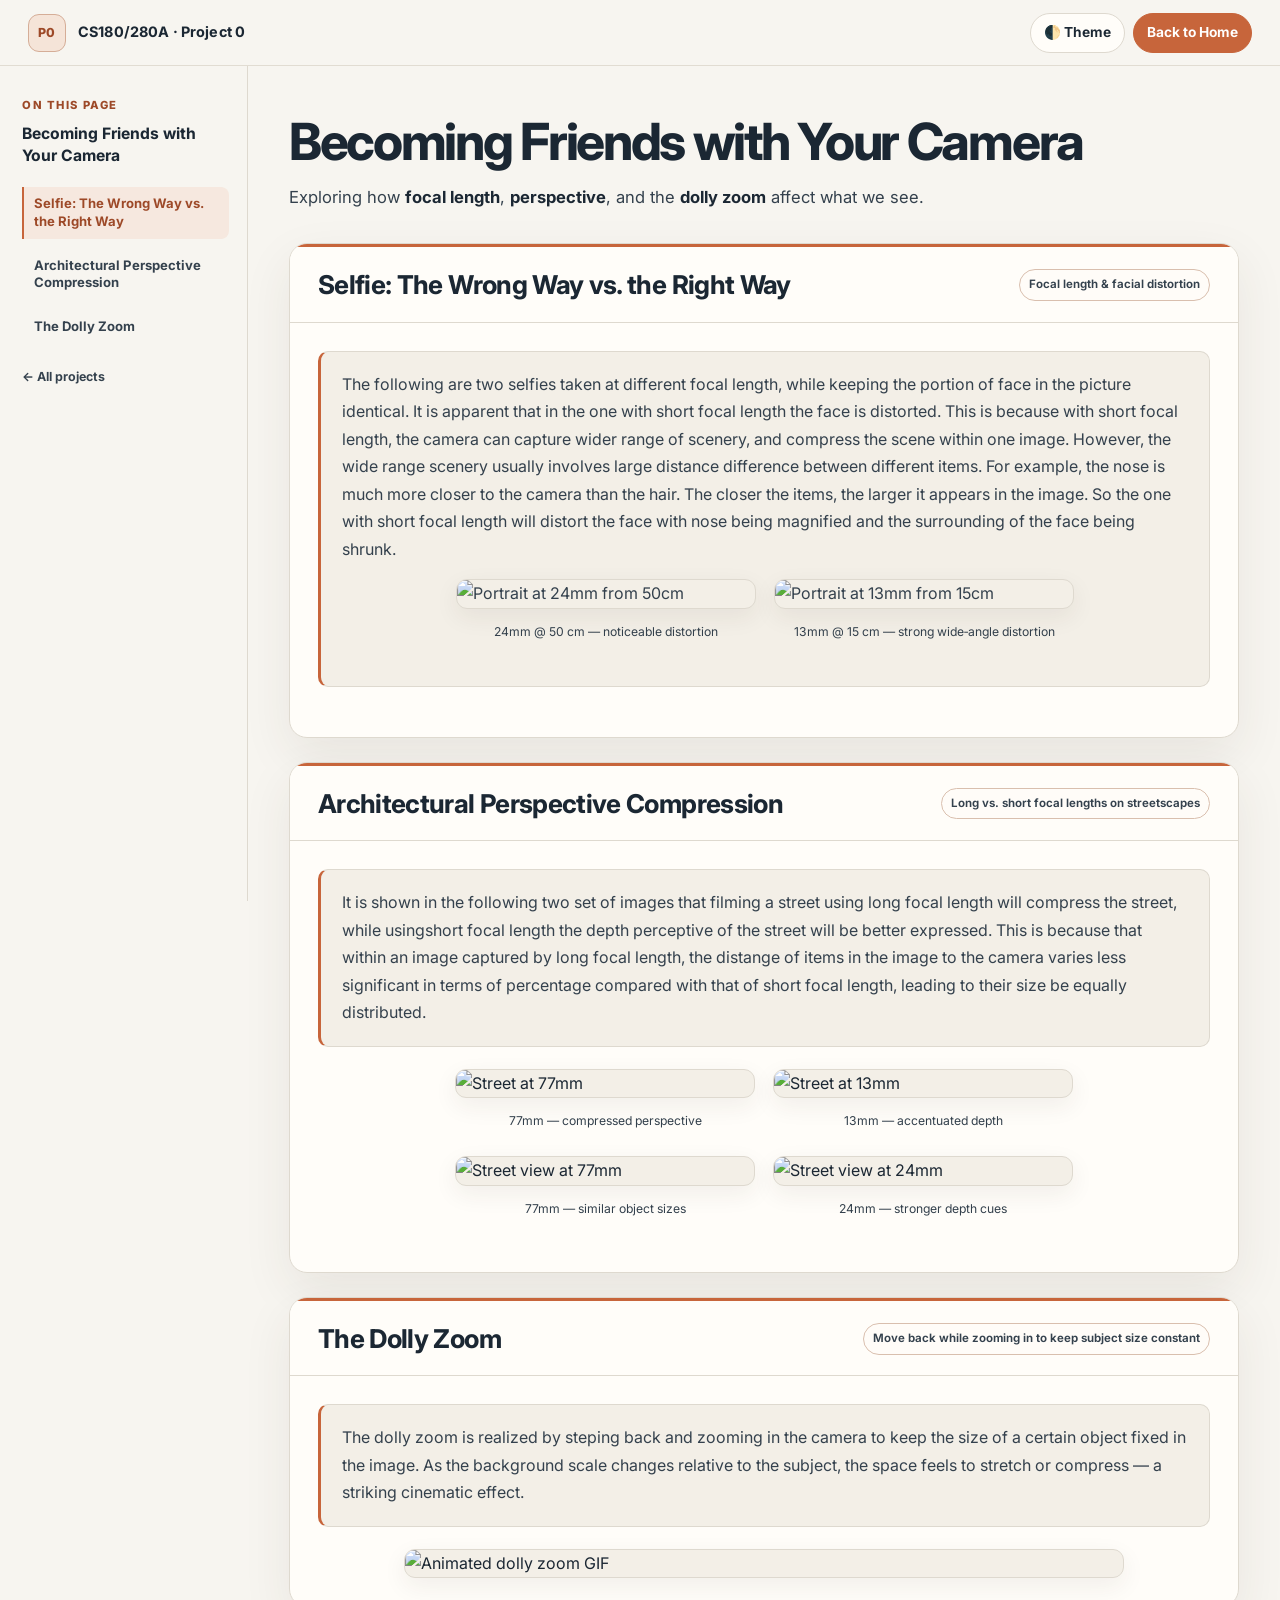
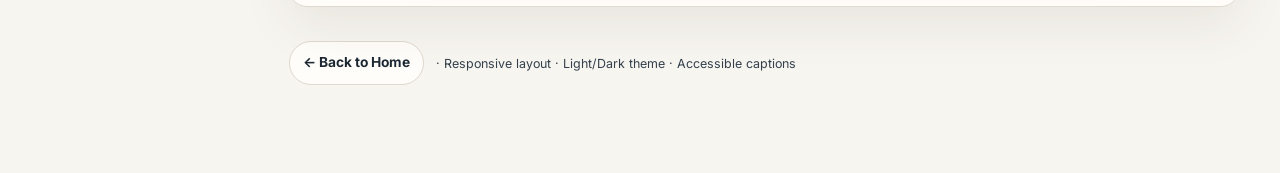
==== commit 43467ff1: "Darken shared CS180 body copy" ====
--- a/1/index.html
+++ b/1/index.html
@@ -105,7 +105,7 @@
     footer { margin-top: 28px; display: flex; align-items: center; gap: 12px; flex-wrap: wrap; }
   </style>
   <link rel="stylesheet" href="../portfolio-polish.css">
-  <link rel="stylesheet" href="../project-detail.css?v=20260929d">
+  <link rel="stylesheet" href="../project-detail.css?v=20261003a">
 </head>
 <body>
   <!-- Header -->
--- a/project-detail.css
+++ b/project-detail.css
@@ -4,7 +4,7 @@
   --project-paper-soft: #f3efe7;
   --project-sidebar: #efebe2;
   --project-text: #1b2733;
-  --project-muted: #66727c;
+  --project-muted: #34414d;
   --project-accent: #c7653b;
   --project-accent-dark: #9d4928;
   --project-accent-soft: #f5e4d8;
@@ -784,17 +784,22 @@
   }
 
   .project-main .mini-box .mini-hd {
-    grid-template-columns: minmax(0, 1fr) auto;
+    grid-template-columns: auto minmax(0, 1fr) auto;
   }
 
   .project-main .mini-box .mini-hd .hint {
-    grid-row: 2;
+    grid-row: 1;
     grid-column: 1;
   }
 
+  .project-main .mini-box .mini-hd > span:not(.hint) {
+    grid-row: 1;
+    grid-column: 2;
+  }
+
   .project-main .mini-toggle {
-    grid-row: 1 / span 2;
-    grid-column: 2;
+    grid-row: 1;
+    grid-column: 3;
   }
 
   .project-main .tbl thead {
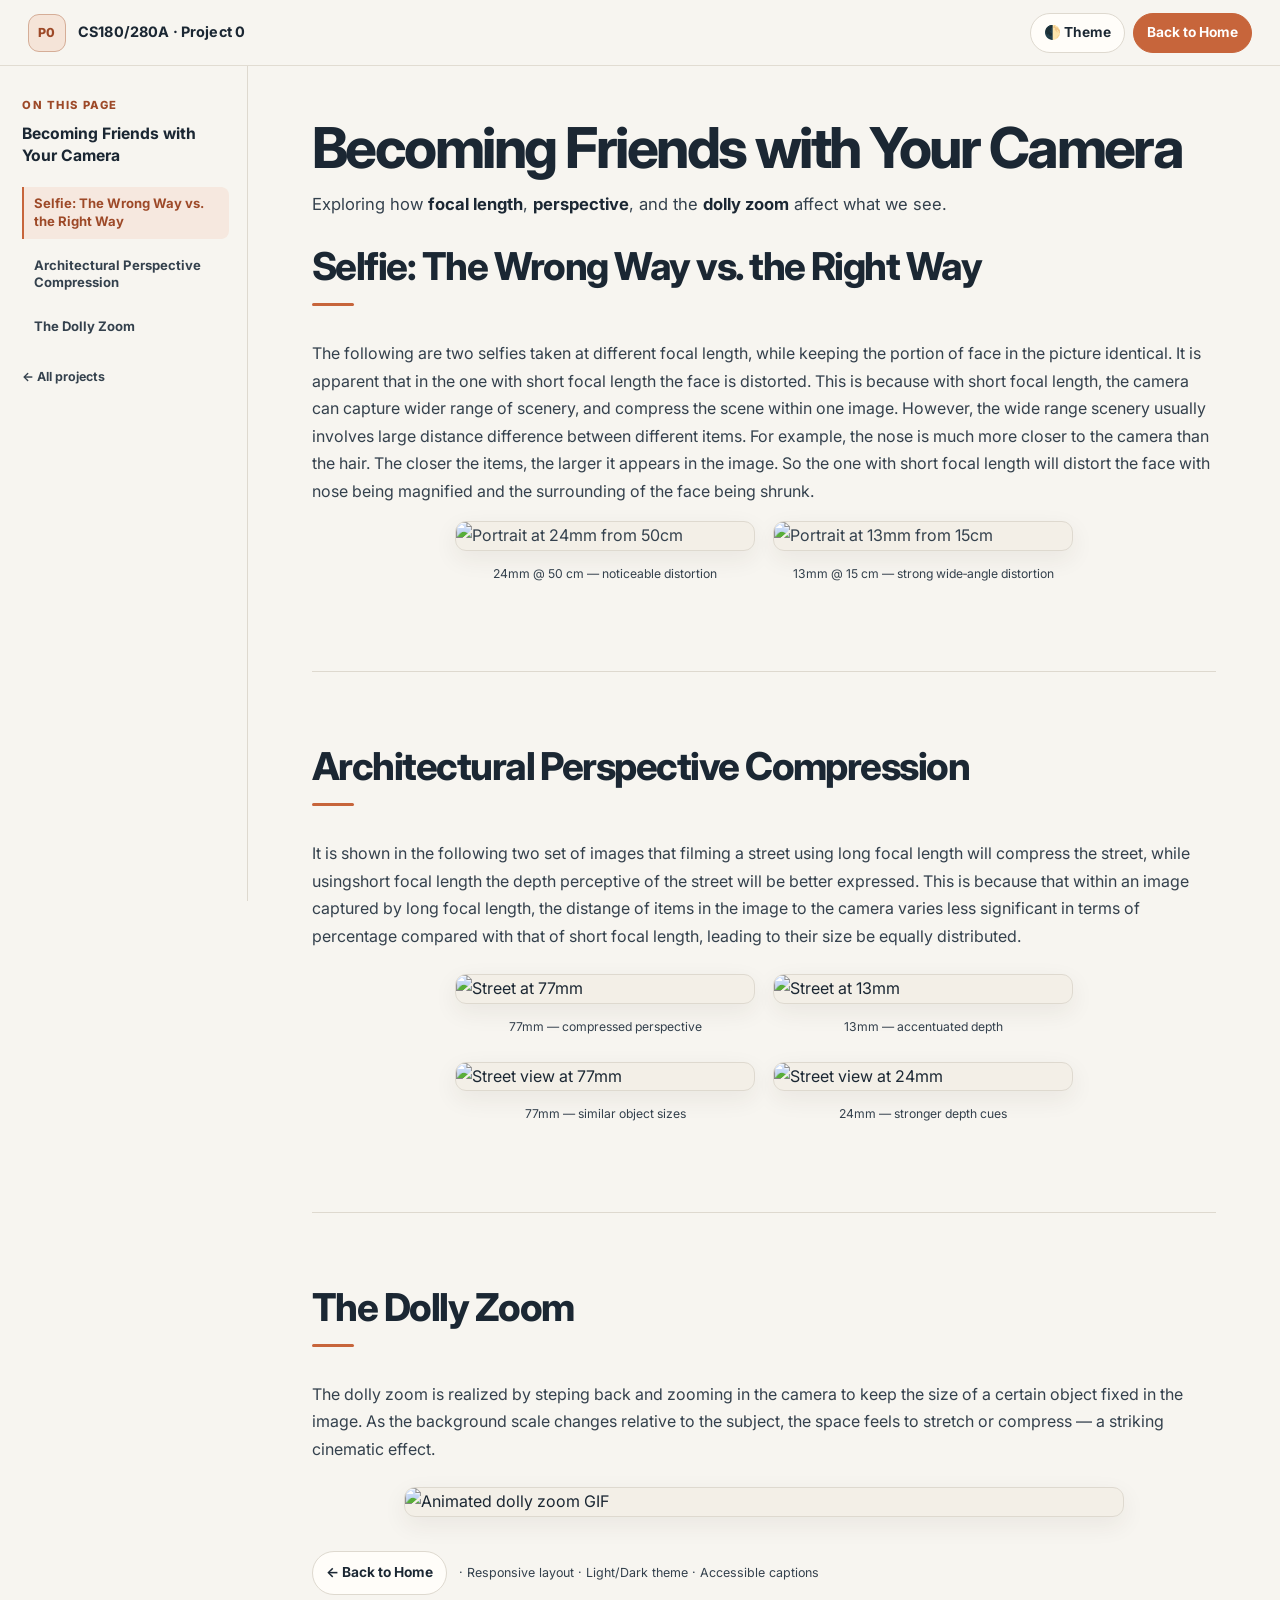
==== commit 9390bf2f: "Unify CS180 project layouts" ====
--- a/1/index.html
+++ b/1/index.html
@@ -105,7 +105,7 @@
     footer { margin-top: 28px; display: flex; align-items: center; gap: 12px; flex-wrap: wrap; }
   </style>
   <link rel="stylesheet" href="../portfolio-polish.css">
-  <link rel="stylesheet" href="../project-detail.css?v=20261003a">
+  <link rel="stylesheet" href="../project-detail.css?v=20261004b">
 </head>
 <body>
   <!-- Header -->
--- a/project-detail.css
+++ b/project-detail.css
@@ -844,3 +844,182 @@
     transition-duration: 0.01ms !important;
   }
 }
+
+/* Flat long-form layout shared by every CS180 project page */
+.project-detail .project-main.wrap {
+  width: min(100%, 1280px);
+  max-width: 1280px;
+  padding: 52px clamp(34px, 5vw, 76px) 104px;
+}
+
+.project-detail .project-main h1.page-title {
+  max-width: 960px;
+  margin-bottom: 12px;
+  font-size: clamp(2.2rem, 4.4vw, 3.65rem);
+}
+
+.project-detail .project-main p.lead {
+  max-width: 820px;
+  margin-bottom: 25px;
+}
+
+.project-detail .project-main > .actions {
+  margin-bottom: 52px !important;
+}
+
+.project-detail .project-main > section.panel {
+  position: relative;
+  width: 100%;
+  margin: 0;
+  overflow: visible;
+  border: 0;
+  border-radius: 0;
+  background: transparent;
+  box-shadow: none;
+}
+
+.project-detail .project-main > section.panel + section.panel {
+  margin-top: 82px;
+  padding-top: 72px;
+  border-top: 1px solid var(--project-border);
+}
+
+.project-detail .project-main > section.panel::before {
+  display: none;
+}
+
+.project-detail .project-main .panel > .panel-hd {
+  display: block;
+  margin: 0 0 34px;
+  padding: 0;
+  border: 0;
+  background: transparent;
+}
+
+.project-detail .project-main .panel > .panel-hd h2 {
+  margin: 0;
+  font-size: clamp(1.75rem, 3vw, 2.45rem);
+  font-weight: 760;
+  line-height: 1.15;
+  letter-spacing: -.04em;
+}
+
+.project-detail .project-main .panel > .panel-hd h2::after {
+  display: block;
+  width: 42px;
+  height: 3px;
+  margin-top: 15px;
+  border-radius: 999px;
+  background: var(--project-accent);
+  content: "";
+}
+
+.project-detail .project-main .panel > .panel-hd .muted {
+  display: none;
+}
+
+.project-detail .project-main .panel > .panel-bd {
+  padding: 0;
+  background: transparent;
+}
+
+.project-detail .project-main .textbox {
+  margin: 0 0 24px;
+  padding: 0;
+  border: 0;
+  border-radius: 0;
+  background: transparent;
+  color: var(--project-muted);
+}
+
+.project-detail .project-main .mini-box {
+  margin: 0;
+  padding: 0;
+  overflow: visible;
+  border: 0;
+  border-radius: 0;
+  background: transparent;
+  box-shadow: none;
+}
+
+.project-detail .project-main .mini-box + .mini-box {
+  margin-top: 58px;
+  padding-top: 50px;
+  border-top: 1px solid var(--project-border);
+}
+
+.project-detail .project-main .mini-box > .mini-hd {
+  display: grid;
+  grid-template-columns: 1fr;
+  gap: 4px;
+  min-height: 0;
+  padding: 0;
+  border: 0;
+  background: transparent;
+}
+
+.project-detail .project-main .mini-box > .mini-hd .hint {
+  color: var(--project-accent-dark);
+  font-size: .7rem;
+  font-weight: 800;
+  letter-spacing: .12em;
+  line-height: 1.2;
+  text-transform: uppercase;
+}
+
+.project-detail .project-main .mini-box > .mini-hd > span:not(.hint) {
+  color: var(--project-text);
+  font-size: clamp(1.35rem, 2.4vw, 1.82rem);
+  font-weight: 750;
+  line-height: 1.24;
+  letter-spacing: -.03em;
+}
+
+.project-detail .project-main .mini-toggle {
+  display: none;
+}
+
+.project-detail .project-main .mini-box > .mini-bd {
+  display: block !important;
+  margin: 0;
+  padding: 20px 0 0 !important;
+  background: transparent;
+}
+
+.project-detail .project-main .equation-block {
+  box-shadow: none;
+}
+
+@media (max-width: 780px) {
+  .project-detail .project-main.wrap {
+    padding: 30px 18px 72px;
+  }
+
+  .project-detail .project-main > .actions {
+    margin-bottom: 42px !important;
+  }
+
+  .project-detail .project-main > section.panel + section.panel {
+    margin-top: 58px;
+    padding-top: 50px;
+  }
+
+  .project-detail .project-main .panel > .panel-hd {
+    margin-bottom: 27px;
+  }
+
+  .project-detail .project-main .mini-box + .mini-box {
+    margin-top: 44px;
+    padding-top: 38px;
+  }
+
+  .project-detail .project-main .mini-box > .mini-bd {
+    padding-top: 16px !important;
+  }
+
+  .project-detail .project-main .mini-box > .mini-hd .hint,
+  .project-detail .project-main .mini-box > .mini-hd > span:not(.hint) {
+    grid-row: auto;
+    grid-column: auto;
+  }
+}
